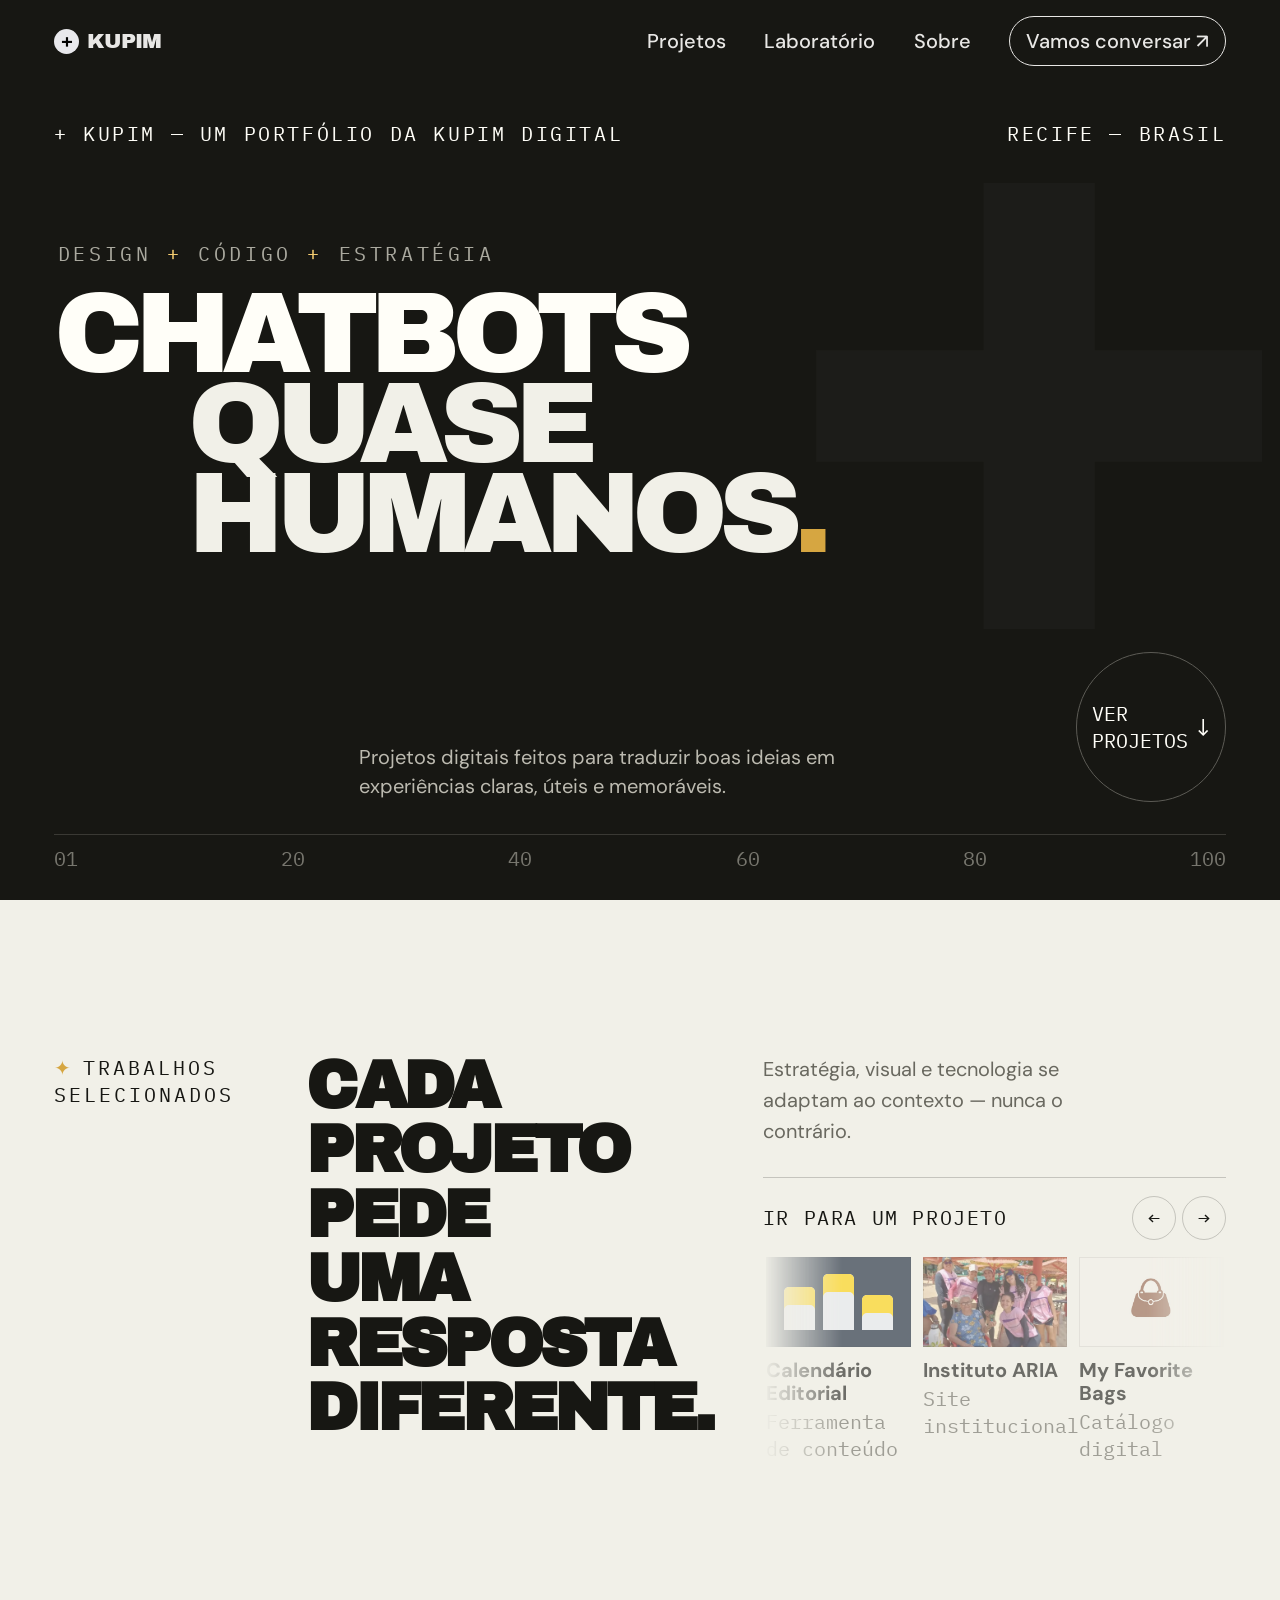
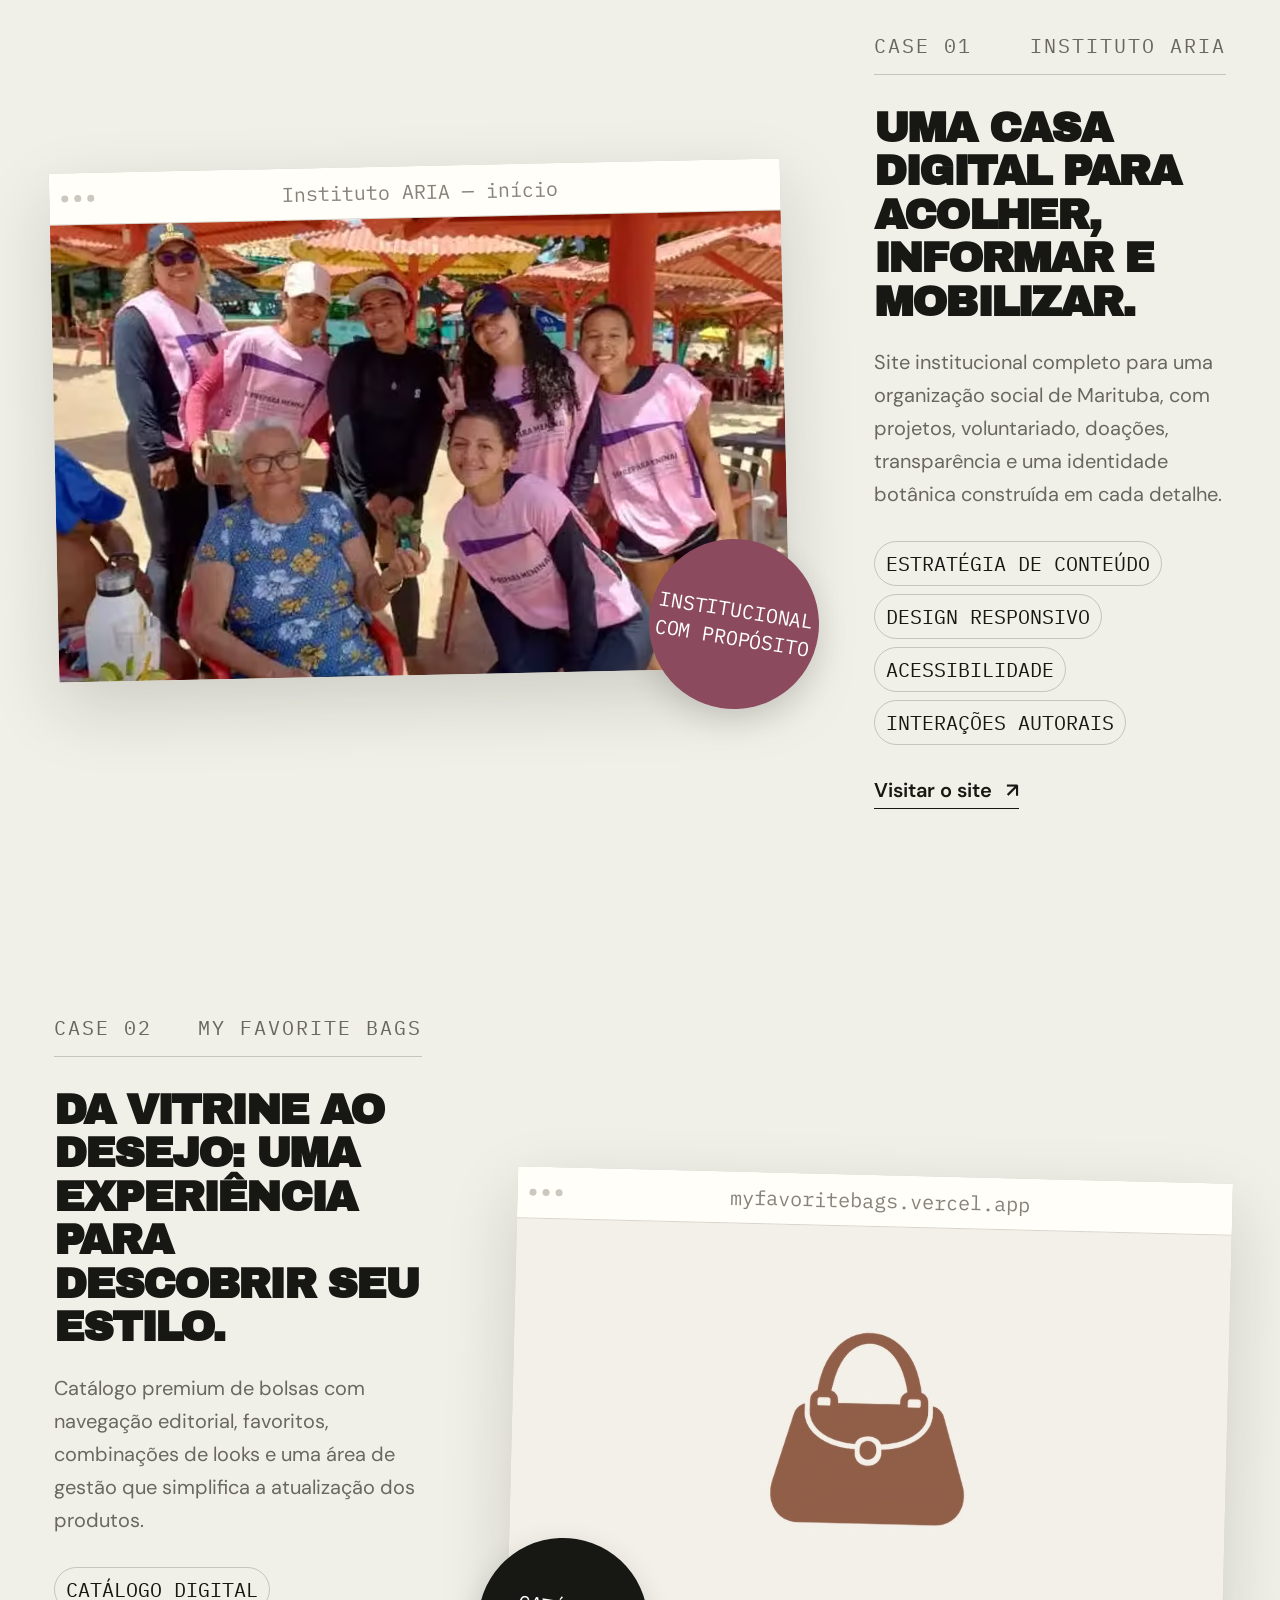
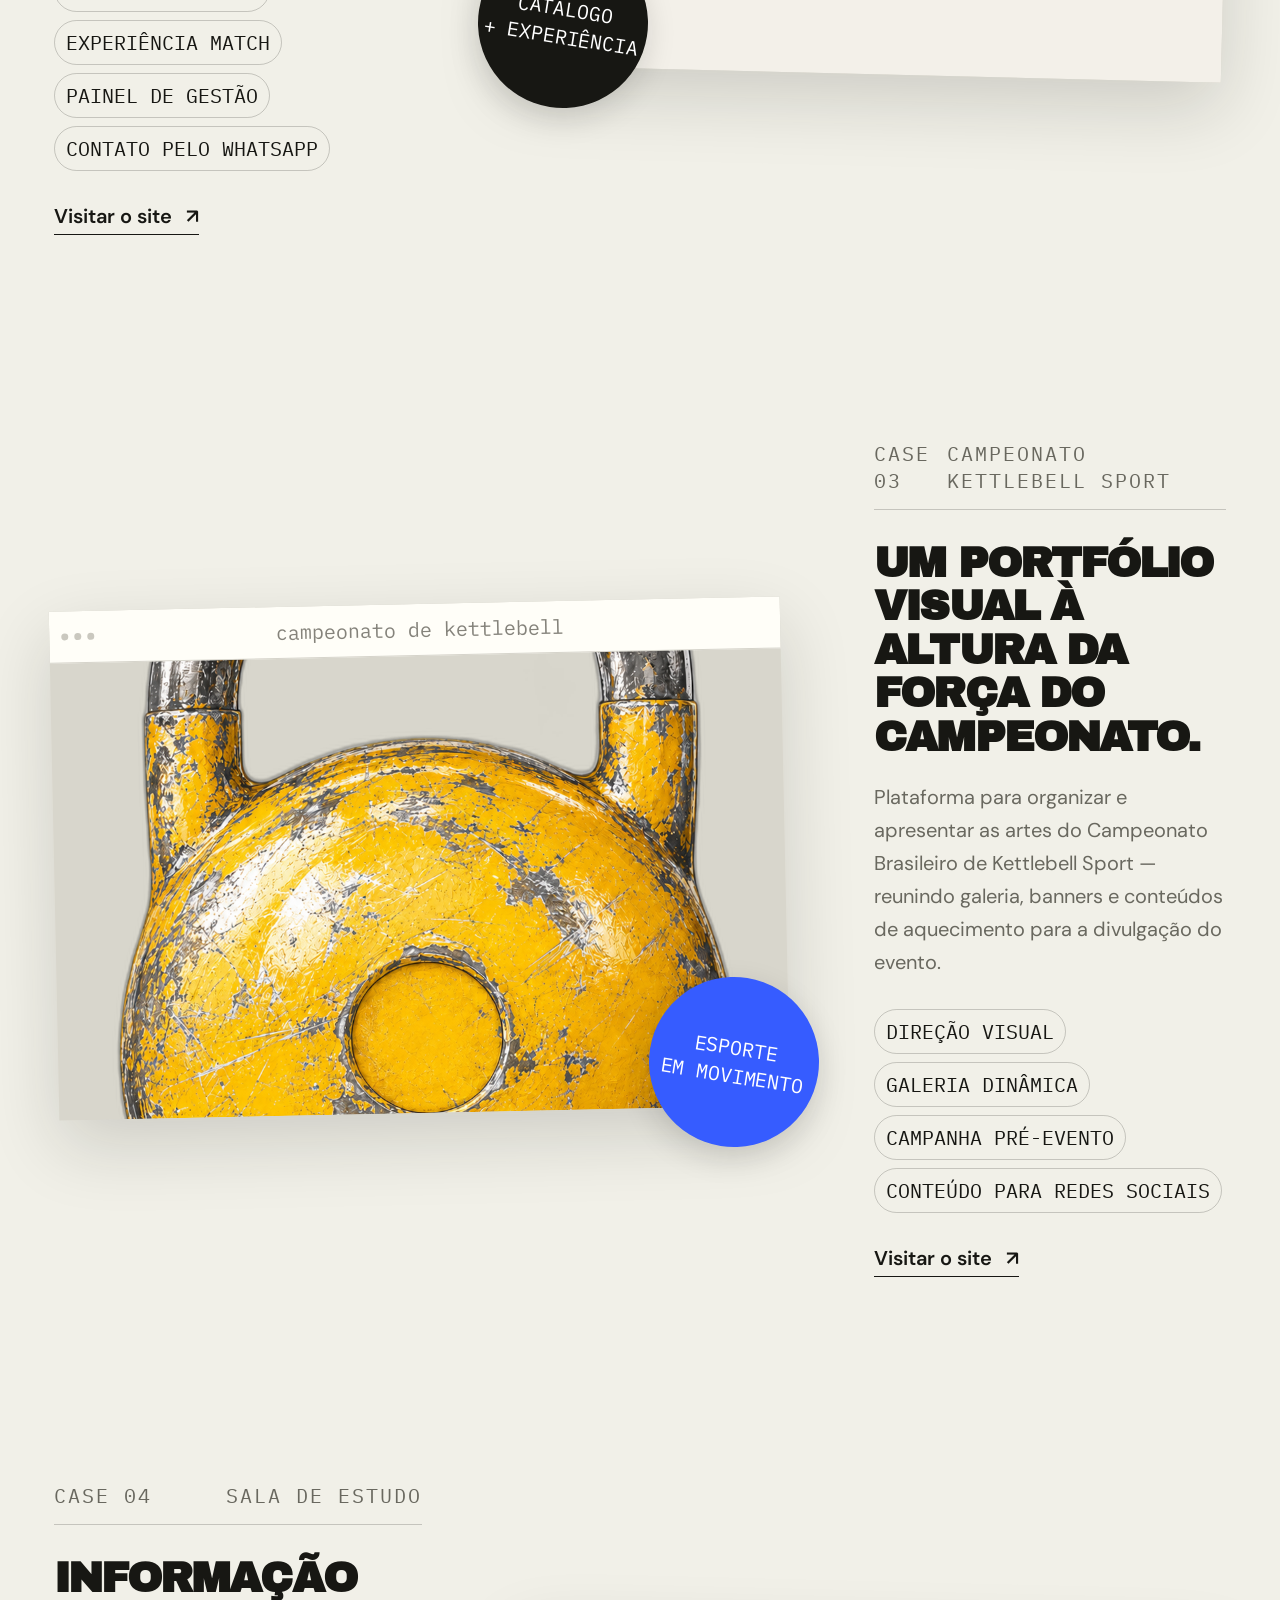
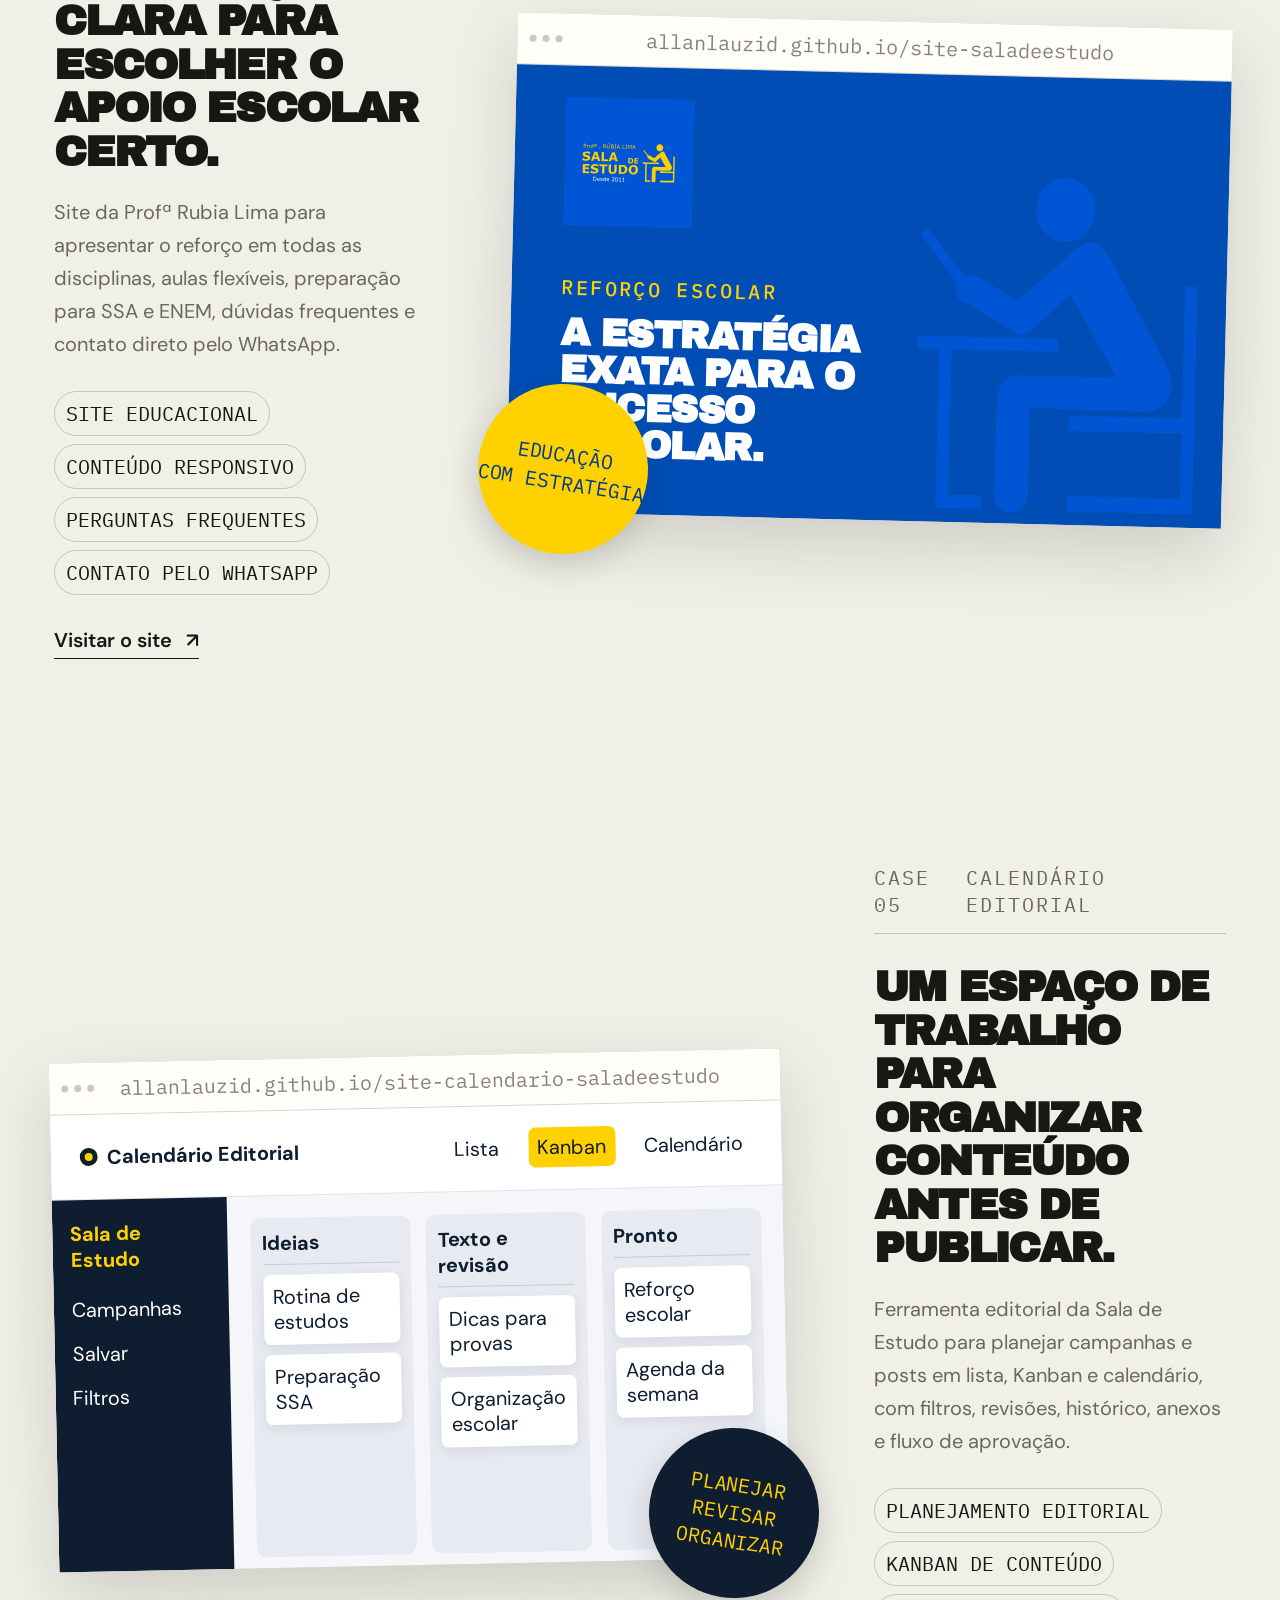
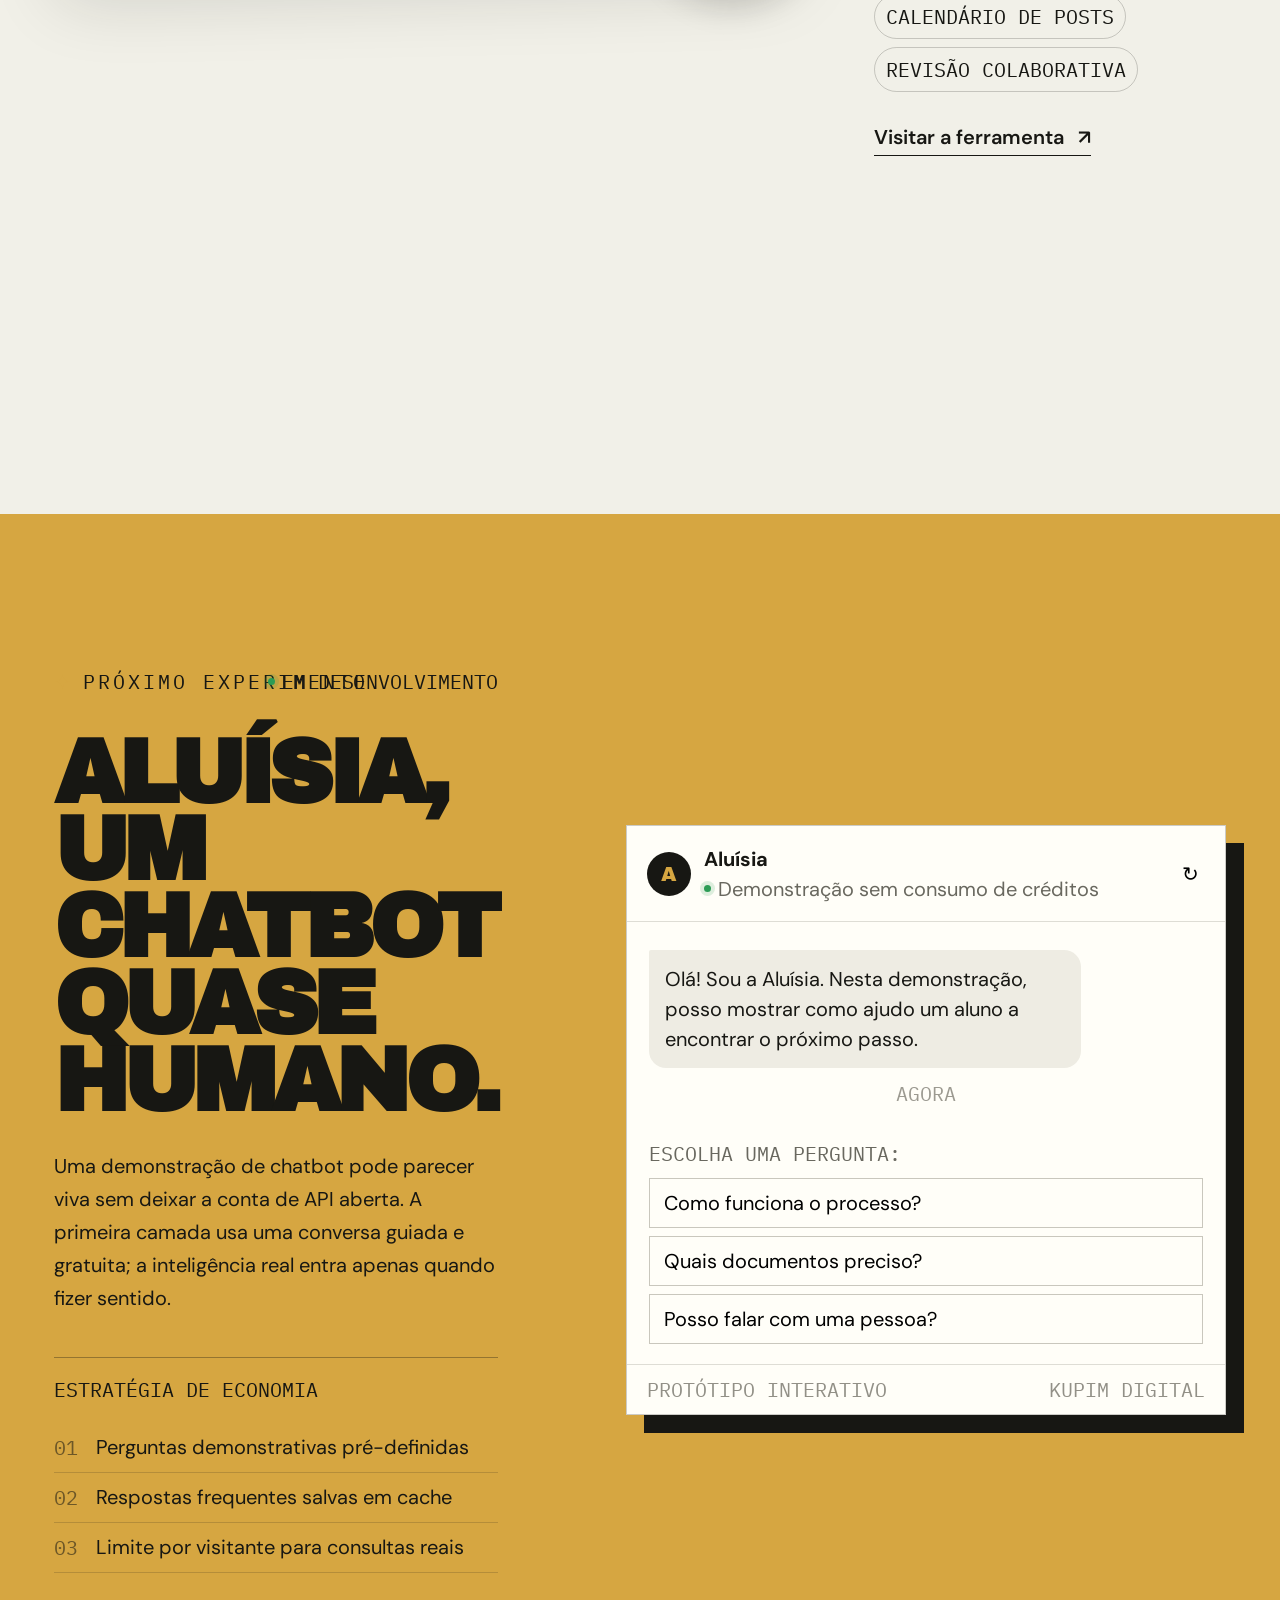
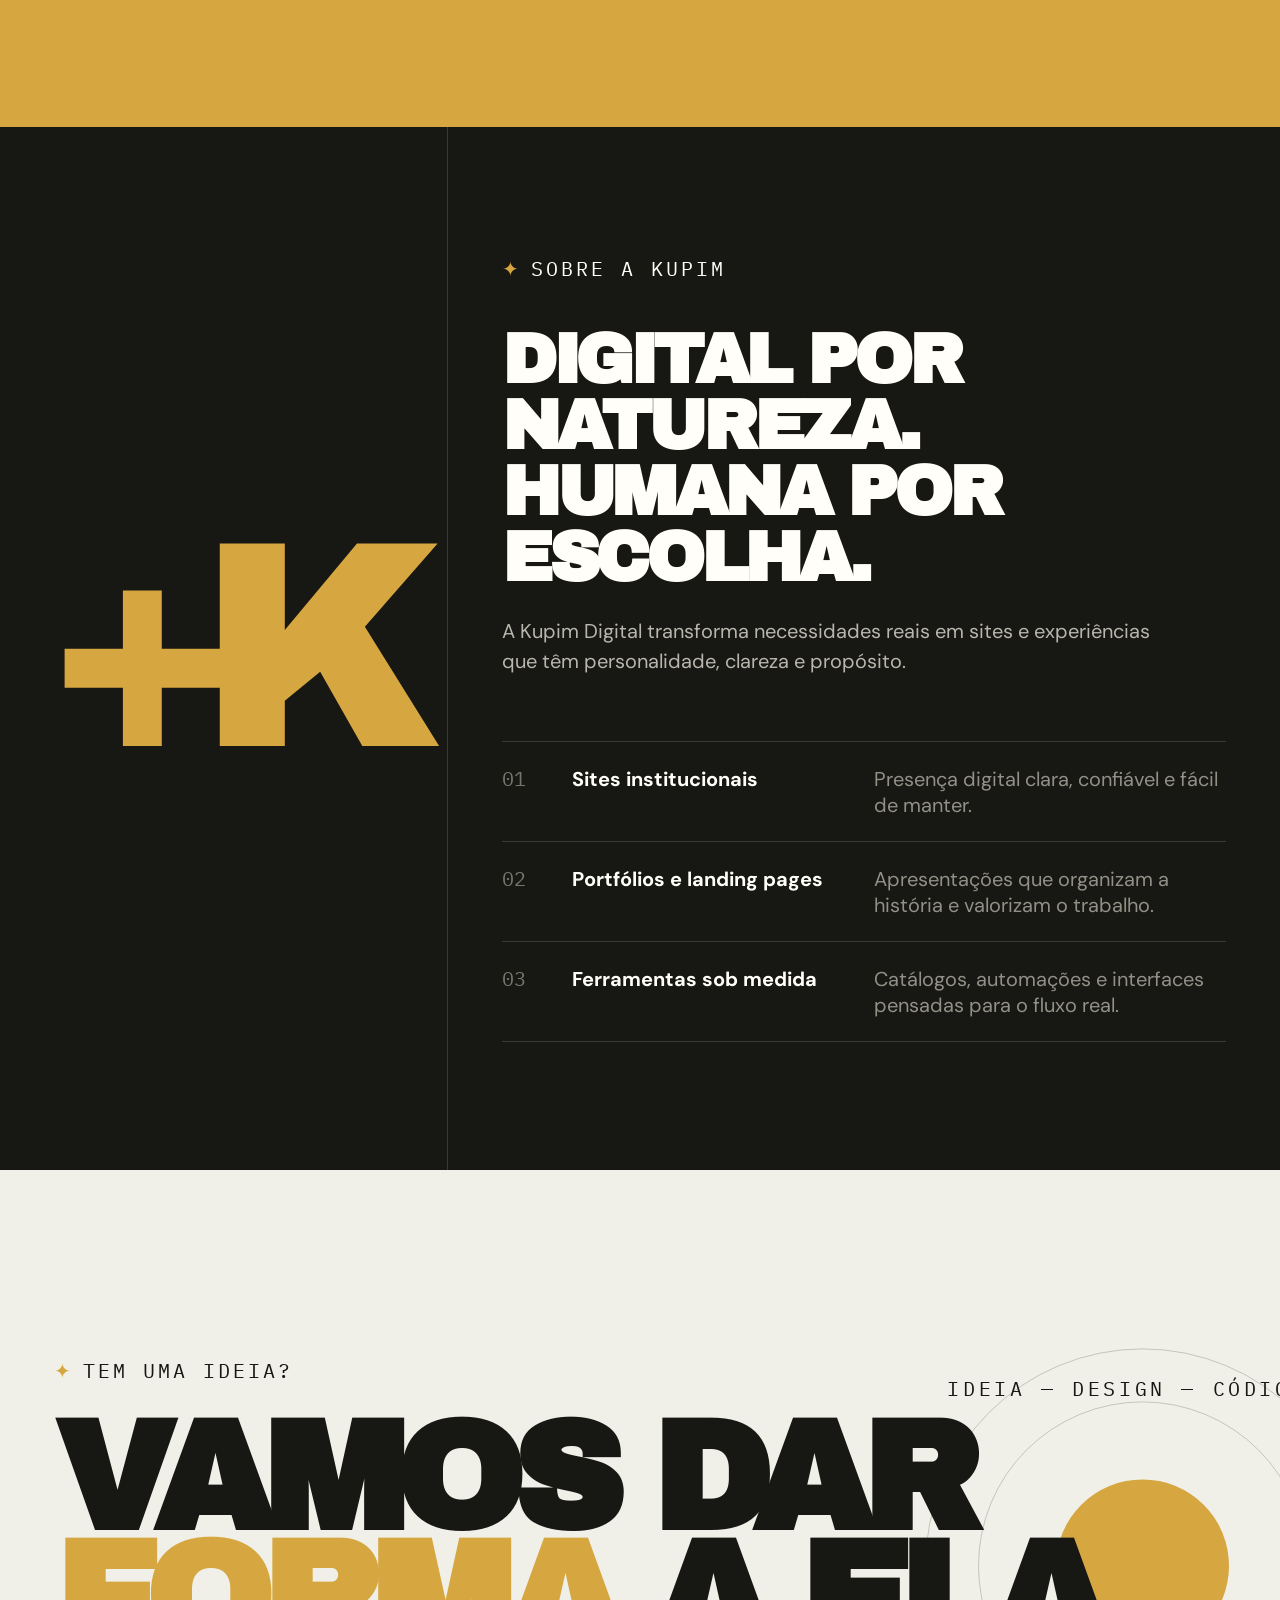
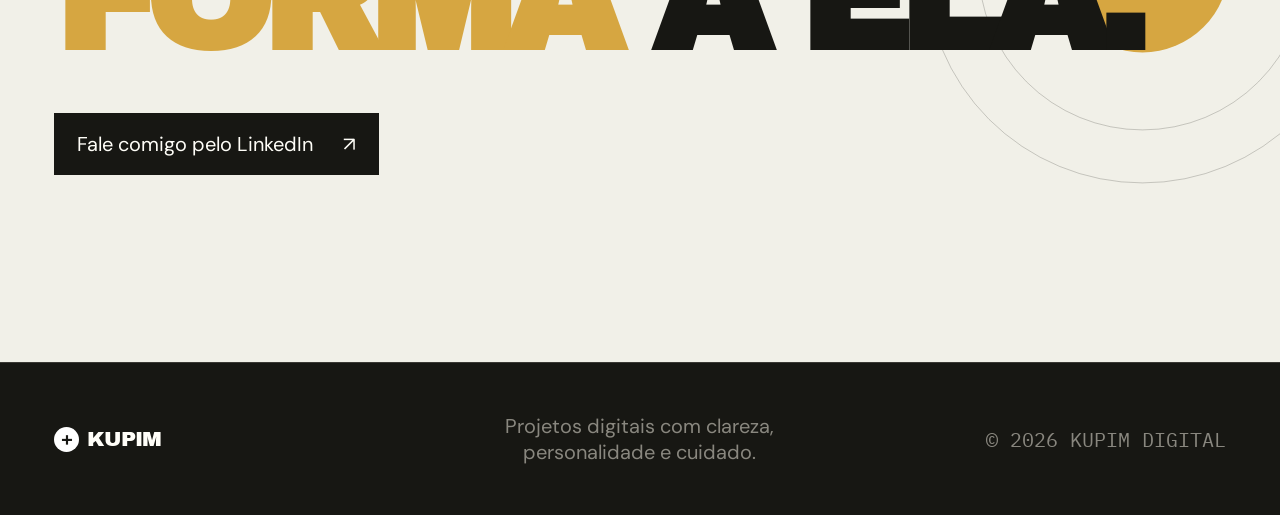
==== portfolio.html @ 5d425ba8 "1sr commit" ====
<!doctype html>
<html lang="pt-BR">
<head>
  <meta charset="utf-8">
  <meta name="viewport" content="width=device-width, initial-scale=1">
  <meta name="description" content="Kupim Digital — sites autorais, experiências digitais e soluções sob medida.">
  <meta name="theme-color" content="#171713">
  <title>+ Kupim — um portfólio da Kupim Digital</title>
  <link rel="preconnect" href="https://fonts.googleapis.com">
  <link rel="preconnect" href="https://fonts.gstatic.com" crossorigin>
  <link href="https://fonts.googleapis.com/css2?family=Archivo+Black&family=DM+Sans:opsz,wght@9..40,400;9..40,500;9..40,600&family=IBM+Plex+Mono:wght@400;500&display=swap" rel="stylesheet">
  <link rel="stylesheet" href="styles.css">
  <script src="script.js" defer></script>
</head>
<body>
  <a class="skip-link" href="#conteudo">Pular para o conteúdo</a>

  <header class="site-header" data-header>
    <a class="brand" href="#inicio" aria-label="Kupim Digital — início">
      <span class="brand-plus">+</span>
      <span>KUPIM</span>
    </a>
    <button class="menu-toggle" type="button" aria-label="Abrir menu" aria-expanded="false" data-menu-toggle>
      <span></span><span></span>
    </button>
    <nav class="nav" aria-label="Navegação principal" data-nav>
      <a href="#projetos">Projetos</a>
      <a href="#laboratorio">Laboratório</a>
      <a href="#sobre">Sobre</a>
      <a class="nav-cta" href="#contato">Vamos conversar <span aria-hidden="true">↗</span></a>
    </nav>
  </header>

  <main id="conteudo">
    <section class="hero" id="inicio" aria-labelledby="hero-title">
      <div class="hero-meta reveal">
        <span>+ Kupim — um portfólio da Kupim Digital</span>
        <span>Recife — Brasil</span>
      </div>

      <div class="hero-title-wrap">
        <p class="hero-kicker reveal">Design <i>+</i> código <i>+</i> estratégia</p>
        <h1 id="hero-title" class="hero-title" data-hero-title aria-label="Sites com presença.">
          <span class="hero-rotator reveal" data-hero-rotator>
            <span class="line" data-hero-line-one>Sites com</span>
            <span class="line line-shift"><span data-hero-line-two>presença</span><span class="gold-dot">.</span></span>
          </span>
        </h1>
      </div>

      <div class="hero-bottom reveal">
        <p>Projetos digitais feitos para traduzir boas ideias em experiências claras, úteis e memoráveis.</p>
        <a class="round-link" href="#projetos" aria-label="Conheça os projetos">
          <span>Ver<br>projetos</span>
          <span class="round-arrow" aria-hidden="true">↓</span>
        </a>
      </div>

      <div class="hero-ruler" aria-hidden="true">
        <span>01</span><span>20</span><span>40</span><span>60</span><span>80</span><span>100</span>
      </div>
    </section>

    <section class="projects" id="projetos" aria-labelledby="projects-title">
      <div class="section-heading reveal">
        <p class="eyebrow">Trabalhos selecionados</p>
        <h2 id="projects-title">Cada projeto pede<br>uma resposta diferente.</h2>
        <div class="projects-intro-side">
          <p>Estratégia, visual e tecnologia se adaptam ao contexto — nunca o contrário.</p>
          <nav class="project-jump" aria-label="Escolha um projeto">
            <div class="project-jump-head">
              <span>Ir para um projeto</span>
              <div>
                <button type="button" data-project-scroll="-1" aria-label="Ver projetos anteriores">←</button>
                <button type="button" data-project-scroll="1" aria-label="Ver próximos projetos">→</button>
              </div>
            </div>
            <div class="project-jump-track" data-project-track tabindex="0">
              <a class="project-jump-card" href="#projeto-aria" data-project-link="projeto-aria" aria-current="true">
                <span class="project-thumb"><img src="assets/aria-hero.avif" alt=""></span>
                <span class="project-thumb-meta"><b>Instituto ARIA</b><small>Site institucional</small></span>
              </a>
              <a class="project-jump-card" href="#projeto-favorite-bags" data-project-link="projeto-favorite-bags">
                <span class="project-thumb project-thumb-bags"><img src="assets/favorite-bags.jpg" alt=""></span>
                <span class="project-thumb-meta"><b>My Favorite Bags</b><small>Catálogo digital</small></span>
              </a>
              <a class="project-jump-card" href="#projeto-kettlebell" data-project-link="projeto-kettlebell">
                <span class="project-thumb project-thumb-kb"><img src="assets/kettlebell.webp" alt=""></span>
                <span class="project-thumb-meta"><b>Kettlebell Sport</b><small>Campanha do evento</small></span>
              </a>
              <a class="project-jump-card" href="#projeto-sala-estudo" data-project-link="projeto-sala-estudo">
                <span class="project-thumb project-thumb-study"><img src="assets/study-mascot.svg" alt=""></span>
                <span class="project-thumb-meta"><b>Sala de Estudo</b><small>Site educacional</small></span>
              </a>
              <a class="project-jump-card" href="#projeto-calendario" data-project-link="projeto-calendario">
                <span class="project-thumb project-thumb-calendar"><i></i><i></i><i></i></span>
                <span class="project-thumb-meta"><b>Calendário Editorial</b><small>Ferramenta de conteúdo</small></span>
              </a>
            </div>
          </nav>
        </div>
      </div>

      <article class="case case-aria reveal" id="projeto-aria">
        <div class="case-visual">
          <div class="browser-frame">
            <div class="browser-top"><span></span><span></span><span></span><em>Instituto ARIA — início</em></div>
            <img src="assets/aria-hero.avif" alt="Prévia do site do Instituto ARIA, com pessoas reunidas à beira-mar">
          </div>
          <span class="case-stamp">Institucional<br>com propósito</span>
        </div>
        <div class="case-copy">
          <div class="case-index"><span>Case 01</span><span>Instituto ARIA</span></div>
          <h3>Uma casa digital para acolher, informar e mobilizar.</h3>
          <p>Site institucional completo para uma organização social de Marituba, com projetos, voluntariado, doações, transparência e uma identidade botânica construída em cada detalhe.</p>
          <ul class="tags" aria-label="Características do projeto">
            <li>Estratégia de conteúdo</li><li>Design responsivo</li><li>Acessibilidade</li><li>Interações autorais</li>
          </ul>
          <a class="text-link" href="https://institutoaria.ong.br/" target="_blank" rel="noopener">Visitar o site <span aria-hidden="true">↗</span></a>
        </div>
      </article>

      <article class="case case-bags reveal" id="projeto-favorite-bags">
        <div class="case-copy">
          <div class="case-index"><span>Case 02</span><span>My Favorite Bags</span></div>
          <h3>Da vitrine ao desejo: uma experiência para descobrir seu estilo.</h3>
          <p>Catálogo premium de bolsas com navegação editorial, favoritos, combinações de looks e uma área de gestão que simplifica a atualização dos produtos.</p>
          <ul class="tags" aria-label="Características do projeto">
            <li>Catálogo digital</li><li>Experiência Match</li><li>Painel de gestão</li><li>Contato pelo WhatsApp</li>
          </ul>
          <a class="text-link" href="https://myfavoritebags.vercel.app/" target="_blank" rel="noopener">Visitar o site <span aria-hidden="true">↗</span></a>
        </div>
        <div class="case-visual">
          <div class="browser-frame browser-tall">
            <div class="browser-top"><span></span><span></span><span></span><em>myfavoritebags.vercel.app</em></div>
            <img src="assets/favorite-bags.jpg" alt="Prévia do site My Favorite Bags com bolsa em destaque">
          </div>
          <span class="case-stamp case-stamp-dark">Catálogo<br>+ experiência</span>
        </div>
      </article>

      <article class="case case-kb reveal" id="projeto-kettlebell">
        <div class="case-visual">
          <div class="browser-frame browser-wide">
            <div class="browser-top"><span></span><span></span><span></span><em>campeonato de kettlebell</em></div>
            <img src="assets/kettlebell.webp" alt="Composição visual do Campeonato Brasileiro de Kettlebell Sport">
          </div>
          <span class="case-stamp case-stamp-blue">Esporte<br>em movimento</span>
        </div>
        <div class="case-copy">
          <div class="case-index"><span>Case 03</span><span>Campeonato Kettlebell Sport</span></div>
          <h3>Um portfólio visual à altura da força do campeonato.</h3>
          <p>Plataforma para organizar e apresentar as artes do Campeonato Brasileiro de Kettlebell Sport — reunindo galeria, banners e conteúdos de aquecimento para a divulgação do evento.</p>
          <ul class="tags" aria-label="Características do projeto">
            <li>Direção visual</li><li>Galeria dinâmica</li><li>Campanha pré-evento</li><li>Conteúdo para redes sociais</li>
          </ul>
          <a class="text-link" href="https://proposta-7o-campeonato.vercel.app/" target="_blank" rel="noopener">Visitar o site <span aria-hidden="true">↗</span></a>
        </div>
      </article>

      <article class="case case-bags case-study reveal" id="projeto-sala-estudo">
        <div class="case-copy">
          <div class="case-index"><span>Case 04</span><span>Sala de Estudo</span></div>
          <h3>Informação clara para escolher o apoio escolar certo.</h3>
          <p>Site da Profª Rubia Lima para apresentar o reforço em todas as disciplinas, aulas flexíveis, preparação para SSA e ENEM, dúvidas frequentes e contato direto pelo WhatsApp.</p>
          <ul class="tags" aria-label="Características do projeto">
            <li>Site educacional</li><li>Conteúdo responsivo</li><li>Perguntas frequentes</li><li>Contato pelo WhatsApp</li>
          </ul>
          <a class="text-link" href="https://allanlauzid.github.io/site-saladeestudo/" target="_blank" rel="noopener">Visitar o site <span aria-hidden="true">↗</span></a>
        </div>
        <div class="case-visual">
          <div class="browser-frame browser-tall">
            <div class="browser-top"><span></span><span></span><span></span><em>allanlauzid.github.io/site-saladeestudo</em></div>
            <div class="study-preview">
              <img class="study-logo" src="assets/study-logo.svg" alt="">
              <div class="study-preview-copy">
                <small>Reforço escolar</small>
                <strong>A estratégia exata para o sucesso escolar.</strong>
              </div>
              <img class="study-mascot" src="assets/study-mascot.svg" alt="Aluno estudando, mascote da Sala de Estudo">
            </div>
          </div>
          <span class="case-stamp case-stamp-dark case-stamp-study">Educação<br>com estratégia</span>
        </div>
      </article>

      <article class="case case-calendar reveal" id="projeto-calendario">
        <div class="case-visual">
          <div class="browser-frame">
            <div class="browser-top"><span></span><span></span><span></span><em>allanlauzid.github.io/site-calendario-saladeestudo</em></div>
            <div class="calendar-preview" aria-hidden="true">
              <div class="calendar-preview-head">
                <div><i></i><strong>Calendário Editorial</strong></div>
                <span>Lista</span><span class="active">Kanban</span><span>Calendário</span>
              </div>
              <div class="calendar-preview-body">
                <aside>
                  <b>Sala de Estudo</b>
                  <span>Campanhas</span>
                  <span>Salvar</span>
                  <span>Filtros</span>
                </aside>
                <div class="calendar-board">
                  <div class="calendar-column"><strong>Ideias</strong><span>Rotina de estudos</span><span>Preparação SSA</span></div>
                  <div class="calendar-column"><strong>Texto e revisão</strong><span>Dicas para provas</span><span>Organização escolar</span></div>
                  <div class="calendar-column"><strong>Pronto</strong><span>Reforço escolar</span><span>Agenda da semana</span></div>
                </div>
              </div>
            </div>
          </div>
          <span class="case-stamp case-stamp-calendar">Planejar<br>revisar<br>organizar</span>
        </div>
        <div class="case-copy">
          <div class="case-index"><span>Case 05</span><span>Calendário Editorial</span></div>
          <h3>Um espaço de trabalho para organizar conteúdo antes de publicar.</h3>
          <p>Ferramenta editorial da Sala de Estudo para planejar campanhas e posts em lista, Kanban e calendário, com filtros, revisões, histórico, anexos e fluxo de aprovação.</p>
          <ul class="tags" aria-label="Características do projeto">
            <li>Planejamento editorial</li><li>Kanban de conteúdo</li><li>Calendário de posts</li><li>Revisão colaborativa</li>
          </ul>
          <a class="text-link" href="https://allanlauzid.github.io/site-calendario-saladeestudo/" target="_blank" rel="noopener">Visitar a ferramenta <span aria-hidden="true">↗</span></a>
        </div>
      </article>
    </section>

    <section class="lab" id="laboratorio" aria-labelledby="lab-title">
      <div class="lab-intro reveal">
        <p class="eyebrow">Próximo experimento</p>
        <span class="status"><i></i> Em desenvolvimento</span>
        <h2 id="lab-title">Aluísia,<br>um chatbot<br>quase humano.</h2>
        <p>Uma demonstração de chatbot pode parecer viva sem deixar a conta de API aberta. A primeira camada usa uma conversa guiada e gratuita; a inteligência real entra apenas quando fizer sentido.</p>
        <div class="lab-budget">
          <span>Estratégia de economia</span>
          <ol>
            <li><b>01</b> Perguntas demonstrativas pré-definidas</li>
            <li><b>02</b> Respostas frequentes salvas em cache</li>
            <li><b>03</b> Limite por visitante para consultas reais</li>
          </ol>
        </div>
      </div>

      <div class="chat-demo reveal" aria-label="Demonstração do chatbot Aluísia">
        <div class="chat-head">
          <div class="chat-avatar">A</div>
          <div><strong>Aluísia</strong><span><i></i> Demonstração sem consumo de créditos</span></div>
          <button type="button" aria-label="Reiniciar conversa" data-reset-chat>↻</button>
        </div>
        <div class="chat-body" aria-live="polite" data-chat-body>
          <div class="bubble bot">Olá! Sou a Aluísia. Nesta demonstração, posso mostrar como ajudo um aluno a encontrar o próximo passo.</div>
          <div class="chat-time">Agora</div>
        </div>
        <div class="chat-options" data-chat-options>
          <p>Escolha uma pergunta:</p>
          <button type="button" data-question="processo">Como funciona o processo?</button>
          <button type="button" data-question="documentos">Quais documentos preciso?</button>
          <button type="button" data-question="humano">Posso falar com uma pessoa?</button>
        </div>
        <div class="chat-footer"><span>Protótipo interativo</span><span>Kupim Digital</span></div>
      </div>
    </section>

    <section class="about" id="sobre" aria-labelledby="about-title">
      <div class="about-mark reveal" aria-hidden="true">+K</div>
      <div class="about-content reveal">
        <p class="eyebrow">Sobre a Kupim</p>
        <h2 id="about-title">Digital por natureza.<br>Humana por escolha.</h2>
        <p class="about-lead">A Kupim Digital transforma necessidades reais em sites e experiências que têm personalidade, clareza e propósito.</p>
        <div class="services">
          <div><span>01</span><strong>Sites institucionais</strong><p>Presença digital clara, confiável e fácil de manter.</p></div>
          <div><span>02</span><strong>Portfólios e landing pages</strong><p>Apresentações que organizam a história e valorizam o trabalho.</p></div>
          <div><span>03</span><strong>Ferramentas sob medida</strong><p>Catálogos, automações e interfaces pensadas para o fluxo real.</p></div>
        </div>
      </div>
    </section>

    <section class="contact" id="contato" aria-labelledby="contact-title">
      <p class="eyebrow reveal">Tem uma ideia?</p>
      <h2 id="contact-title" class="reveal">Vamos dar<br><em>forma</em> a ela.</h2>
      <a class="contact-link reveal" href="https://www.linkedin.com/in/allanlauzid/" target="_blank" rel="noopener">
        Fale comigo pelo LinkedIn <span aria-hidden="true">↗</span>
      </a>
      <div class="contact-orbit" aria-hidden="true"><span>IDEIA — DESIGN — CÓDIGO — </span></div>
    </section>
  </main>

  <footer class="footer">
    <a class="brand footer-brand" href="#inicio"><span class="brand-plus">+</span><span>KUPIM</span></a>
    <p>Projetos digitais com clareza, personalidade e cuidado.</p>
    <span>© <span data-year></span> Kupim Digital</span>
  </footer>
</body>
</html>
---- styles.css ----
:root {
  --ink: #171713;
  --paper: #f1f0e8;
  --paper-2: #e7e4d8;
  --gold: #d6a641;
  --gold-soft: #f4cc71;
  --blue: #365cff;
  --white: #fffef8;
  --muted: #69685f;
  --line: rgba(23, 23, 19, .2);
  --display: "Archivo Black", Impact, sans-serif;
  --body: "DM Sans", Arial, sans-serif;
  --mono: "IBM Plex Mono", monospace;
  --pad: clamp(22px, 4.2vw, 72px);
}

* { box-sizing: border-box; }
html { scroll-behavior: smooth; -webkit-font-smoothing: antialiased; -moz-osx-font-smoothing: grayscale; }
body { margin: 0; background: var(--paper); color: var(--ink); font-family: var(--body); overflow-x: hidden; }
body.menu-open { overflow: hidden; }
a { color: inherit; text-decoration: none; }
img { display: block; max-width: 100%; }
button { font: inherit; }
::selection { background: var(--gold); color: var(--ink); }

.skip-link { position: fixed; top: 8px; left: 8px; z-index: 1000; padding: 12px 18px; background: var(--white); transform: translateY(-150%); }
.skip-link:focus { transform: none; }
:focus-visible { outline: 3px solid var(--blue); outline-offset: 4px; }

.site-header { position: fixed; z-index: 100; top: 0; left: 0; right: 0; height: 82px; display: flex; align-items: center; justify-content: space-between; padding: 0 var(--pad); color: var(--white); mix-blend-mode: difference; transition: height .25s ease; }
.site-header.scrolled { height: 64px; }
.brand { display: inline-flex; align-items: center; gap: 8px; font-family: var(--display); font-size: 21px; letter-spacing: -.04em; }
.brand-plus { display: grid; place-items: center; width: 25px; height: 25px; background: #fff; color: #171713; border-radius: 50%; font-family: var(--body); font-weight: 600; line-height: 1; }
.nav { display: flex; align-items: center; gap: clamp(22px, 3vw, 50px); font-size: 14px; font-weight: 500; }
.nav a { position: relative; }
.nav > a:not(.nav-cta)::after { content: ""; position: absolute; left: 0; bottom: -5px; width: 100%; height: 1px; background: currentColor; transform: scaleX(0); transform-origin: right; transition: transform .25s ease; }
.nav > a:hover::after { transform: scaleX(1); transform-origin: left; }
.nav-cta { padding: 11px 16px; border: 1px solid currentColor; border-radius: 100px; }
.menu-toggle { display: none; }

.hero { min-height: 100svh; padding: 120px var(--pad) 28px; background: var(--ink); color: var(--white); display: grid; grid-template-rows: auto 1fr auto auto; position: relative; overflow: hidden; }
.hero::before { content: "+"; position: absolute; right: -3vw; top: 2vh; color: rgba(255,255,255,.025); font-family: var(--display); font-size: min(66vw, 850px); line-height: .78; pointer-events: none; }
.hero-meta { display: flex; justify-content: space-between; font: 11px var(--mono); text-transform: uppercase; letter-spacing: .13em; }
.hero-title-wrap { display: flex; flex-direction: column; justify-content: center; padding: 4vh 0; }
.hero-kicker { margin: 0 0 22px 4px; font: 12px var(--mono); text-transform: uppercase; letter-spacing: .18em; color: #aaa99f; }
.hero-kicker i { color: var(--gold-soft); font-style: normal; }
.hero-title { margin: 0; font-family: var(--display); font-size: clamp(62px, 11.6vw, 182px); font-weight: 400; letter-spacing: -.075em; line-height: .78; text-transform: uppercase; }
.hero-rotator { display: block; }
.hero-title .line { display: block; }
.hero-title .line-shift { margin-left: 10.5vw; color: var(--paper); }
.hero-title.is-chatbot { font-size: clamp(58px, 9vw, 142px); }
.gold-dot { color: var(--gold); }
.hero-bottom { display: flex; align-items: flex-end; justify-content: space-between; padding: 0 0 32px 26%; }
.hero-bottom > p { max-width: 480px; margin: 0; color: #bcbab0; font-size: clamp(16px, 1.4vw, 21px); line-height: 1.48; }
.round-link { width: 112px; height: 112px; flex: 0 0 auto; border: 1px solid #5c5b55; border-radius: 50%; display: flex; align-items: center; justify-content: center; gap: 8px; font: 10px var(--mono); text-transform: uppercase; transition: .3s ease; }
.round-link:hover { background: var(--gold); color: var(--ink); border-color: var(--gold); transform: rotate(-6deg); }
.round-arrow { font-size: 24px; }
.hero-ruler { border-top: 1px solid #3a3934; padding-top: 10px; display: flex; justify-content: space-between; color: #77766e; font: 9px var(--mono); }

.projects { padding: clamp(90px, 12vw, 180px) var(--pad); }
.section-heading { display: grid; grid-template-columns: .72fr 1.38fr 1.5fr; gap: 30px; align-items: start; margin-bottom: clamp(90px, 12vw, 160px); }
.eyebrow { margin: 0; font: 11px var(--mono); text-transform: uppercase; letter-spacing: .15em; }
.eyebrow::before { content: "✦"; color: var(--gold); margin-right: 9px; }
.section-heading h2 { margin: 0; font-family: var(--display); font-size: clamp(42px, 5.2vw, 78px); letter-spacing: -.055em; line-height: .97; text-transform: uppercase; }
.projects-intro-side { min-width: 0; display: flex; flex-direction: column; gap: 30px; }
.projects-intro-side > p { margin: 0; color: var(--muted); line-height: 1.55; max-width: 340px; }
.project-jump { min-width: 0; padding-top: 18px; border-top: 1px solid var(--line); }
.project-jump-head { display: flex; align-items: center; justify-content: space-between; gap: 12px; margin-bottom: 14px; font: 10px var(--mono); text-transform: uppercase; letter-spacing: .08em; }
.project-jump-head > div { display: flex; gap: 6px; }
.project-jump-head button { width: 44px; height: 44px; padding: 0; display: grid; place-items: center; border: 1px solid var(--line); border-radius: 50%; background: transparent; color: var(--ink); cursor: pointer; transition: background-color .18s ease, color .18s ease, transform .18s ease; }
.project-jump-head button:hover { background: var(--ink); color: var(--white); }
.project-jump-head button:active { transform: scale(.96); }
.project-jump-track { min-width: 0; display: flex; gap: 12px; overflow-x: auto; padding: 3px 3px 16px; scroll-padding-inline: 3px; scroll-behavior: smooth; scroll-snap-type: x mandatory; overscroll-behavior-inline: contain; scrollbar-width: none; -webkit-mask-image: linear-gradient(to right, transparent 0, #000 17%, #000 83%, transparent 100%); mask-image: linear-gradient(to right, transparent 0, #000 17%, #000 83%, transparent 100%); }
.project-jump-track::-webkit-scrollbar { display: none; }
.project-jump-card { min-width: 0; flex: 0 0 calc((100% - 24px) / 3); scroll-snap-align: start; display: flex; flex-direction: column; gap: 12px; opacity: .6; transition: opacity .2s ease, transform .2s ease; }
.project-jump-card:hover, .project-jump-card[aria-current="true"] { opacity: 1; transform: translateY(-2px); }
.project-jump-card[aria-current="true"] .project-thumb { outline-color: var(--gold); outline-width: 3px; }
.project-thumb { display: block; width: 100%; aspect-ratio: 16/10; overflow: hidden; background: #dedbd0; outline: 1px solid rgba(0,0,0,.1); outline-offset: -1px; }
.project-thumb img { width: 100%; height: 100%; object-fit: cover; }
.project-thumb-bags img { object-position: center; }
.project-thumb-kb img { object-position: center 43%; }
.project-thumb-study { background: #004eb5; }
.project-thumb-study img { object-fit: contain; object-position: 88% 60%; transform: scale(.83); filter: brightness(0) invert(1); }
.project-thumb-calendar { padding: 12%; display: grid; grid-template-columns: repeat(3,1fr); align-items: end; gap: 7%; background: #0f1d31; }
.project-thumb-calendar i { display: block; height: 76%; border-radius: 5px 5px 0 0; background: #e7eaf0; box-shadow: inset 0 18px 0 #ffd100; }
.project-thumb-calendar i:nth-child(2) { height: 100%; }.project-thumb-calendar i:nth-child(3) { height: 63%; }
.project-thumb-meta { display: flex; flex-direction: column; gap: 3px; }
.project-thumb-meta b { line-height: 1.15; }
.project-thumb-meta small { color: var(--muted); font: 10px var(--mono); }

.case { display: grid; grid-template-columns: minmax(0, 1.35fr) minmax(300px, .65fr); gap: clamp(36px, 7vw, 110px); align-items: center; margin-bottom: clamp(120px, 16vw, 240px); scroll-margin-top: 100px; }
.case-bags { grid-template-columns: minmax(300px, .68fr) minmax(0, 1.32fr); }
.case-visual { position: relative; min-width: 0; }
.browser-frame { position: relative; overflow: hidden; background: #d8d6cc; box-shadow: 0 26px 70px rgba(23,23,19,.16); transform: rotate(-1.2deg); }
.case-bags .browser-frame { transform: rotate(1.4deg); }
.browser-top { height: 33px; padding: 0 12px; display: flex; align-items: center; gap: 6px; background: var(--white); border-bottom: 1px solid #d6d4cb; }
.browser-top span { width: 7px; height: 7px; border-radius: 50%; background: #cac8bf; }
.browser-top em { margin: auto; padding-right: 28px; font: normal 8px var(--mono); color: #85837b; }
.browser-frame img { width: 100%; aspect-ratio: 16/10; object-fit: cover; object-position: center; transition: transform .7s cubic-bezier(.2,.8,.2,1); }
.case-aria .browser-frame img { object-position: 50% 48%; }
.case-bags .browser-frame img { object-position: center; }
.case-kb .browser-frame img { object-position: center 46%; }
.study-preview { position: relative; width: 100%; aspect-ratio: 16/10; overflow: hidden; background: #004eb5; color: white; }
.browser-frame .study-preview img { aspect-ratio: auto; object-fit: contain; }
.study-logo { position: absolute; z-index: 2; top: 7%; left: 7%; width: 18% !important; height: auto; }
.study-preview-copy { position: absolute; z-index: 2; left: 7%; bottom: 11%; width: 51%; display: flex; flex-direction: column; gap: 14px; }
.study-preview-copy small { color: #ffd100; font: 500 13px var(--mono); text-transform: uppercase; letter-spacing: .12em; }
.study-preview-copy strong { font-family: var(--display); font-size: clamp(24px, 3vw, 48px); line-height: .97; letter-spacing: -.04em; text-transform: uppercase; }
.study-mascot { position: absolute; right: 4%; bottom: -4%; width: 39% !important; height: 88%; }
.case:hover .browser-frame img { transform: scale(1.035); }
.case-stamp { position: absolute; right: -34px; bottom: -34px; width: 115px; height: 115px; border-radius: 50%; background: #8b4a5e; color: white; display: grid; place-items: center; text-align: center; font: 10px/1.5 var(--mono); text-transform: uppercase; transform: rotate(9deg); box-shadow: 0 10px 30px rgba(23,23,19,.15); }
.case-stamp-dark { right: auto; left: -34px; background: var(--ink); }
.case-stamp-blue { background: var(--blue); }
.case-stamp-study { background: #ffd100; color: #003a8c; }
.case-stamp-calendar { background: #0f1d31; color: #ffd100; }
.calendar-preview { width: 100%; aspect-ratio: 16/10; overflow: hidden; background: #f4f6f9; color: #0f1d31; }
.calendar-preview-head { min-height: 16%; padding: 3% 4%; display: flex; align-items: center; gap: 3%; background: white; border-bottom: 1px solid rgba(15,29,49,.12); font-size: 12px; }
.calendar-preview-head > div { display: flex; align-items: center; gap: 9px; margin-right: auto; }
.calendar-preview-head i { width: 18px; height: 18px; border-radius: 50%; background: #ffd100; box-shadow: inset 0 0 0 5px #0f1d31; }
.calendar-preview-head > span { padding: 7px 9px; border-radius: 7px; }
.calendar-preview-head > span.active { background: #ffd100; }
.calendar-preview-body { min-height: 84%; display: grid; grid-template-columns: 24% 76%; }
.calendar-preview aside { padding: 12% 10%; display: flex; flex-direction: column; gap: 18px; background: #0f1d31; color: white; font-size: 11px; }
.calendar-preview aside b { color: #ffd100; margin-bottom: 6px; }
.calendar-board { padding: 4%; display: grid; grid-template-columns: repeat(3, 1fr); gap: 3%; }
.calendar-column { min-width: 0; padding: 12px; border-radius: 10px; background: #e7eaf0; display: flex; flex-direction: column; gap: 10px; font-size: 10px; }
.calendar-column > strong { padding-bottom: 8px; border-bottom: 1px solid rgba(15,29,49,.15); }
.calendar-column > span { padding: 10px; border-radius: 7px; background: white; box-shadow: 0 4px 12px rgba(15,29,49,.08); line-height: 1.25; }
.case-index { padding-bottom: 15px; border-bottom: 1px solid var(--line); display: flex; justify-content: space-between; color: var(--muted); font: 10px var(--mono); text-transform: uppercase; letter-spacing: .1em; }
.case-copy h3 { margin: 32px 0 22px; font-family: var(--display); font-size: clamp(32px, 3.3vw, 54px); line-height: 1.03; letter-spacing: -.045em; text-transform: uppercase; }
.case-copy > p { color: var(--muted); font-size: 17px; line-height: 1.65; }
.tags { list-style: none; padding: 0; margin: 30px 0 32px; display: flex; flex-wrap: wrap; gap: 8px; }
.tags li { padding: 8px 11px; border: 1px solid var(--line); border-radius: 100px; font: 9px var(--mono); text-transform: uppercase; }
.text-link { display: inline-flex; gap: 14px; align-items: center; font-weight: 600; padding-bottom: 5px; border-bottom: 1px solid var(--ink); }
.text-link span { transition: transform .25s ease; }
.text-link:hover span { transform: translate(3px,-3px); }
.muted-link { color: var(--muted); border-color: var(--line); font-weight: 500; }

.lab { padding: clamp(90px, 12vw, 170px) var(--pad); background: var(--gold); display: grid; grid-template-columns: minmax(300px, .85fr) minmax(380px, 1.15fr); gap: clamp(50px, 10vw, 150px); align-items: center; }
.lab-intro { position: relative; }
.status { position: absolute; right: 0; top: 0; display: flex; align-items: center; gap: 7px; font: 9px var(--mono); text-transform: uppercase; }
.status i, .chat-head span i { width: 7px; height: 7px; background: #2c9c55; border-radius: 50%; box-shadow: 0 0 0 4px rgba(44,156,85,.16); }
.lab h2 { margin: 40px 0 30px; font-family: var(--display); font-size: clamp(55px, 7vw, 105px); line-height: .86; letter-spacing: -.065em; text-transform: uppercase; }
.lab-intro > p:not(.eyebrow) { max-width: 570px; line-height: 1.65; font-size: 17px; }
.lab-budget { border-top: 1px solid rgba(23,23,19,.35); margin-top: 42px; padding-top: 18px; }
.lab-budget > span { font: 10px var(--mono); text-transform: uppercase; }
.lab-budget ol { list-style: none; padding: 0; margin: 20px 0 0; }
.lab-budget li { display: flex; gap: 18px; padding: 11px 0; border-bottom: 1px solid rgba(23,23,19,.17); }
.lab-budget b { font: 10px var(--mono); opacity: .55; }
.chat-demo { min-height: 590px; background: var(--white); border: 1px solid rgba(23,23,19,.22); box-shadow: 18px 18px 0 var(--ink); display: flex; flex-direction: column; }
.chat-head { min-height: 82px; padding: 16px 20px; display: flex; align-items: center; gap: 13px; border-bottom: 1px solid #deddd5; }
.chat-avatar { width: 44px; height: 44px; display: grid; place-items: center; border-radius: 50%; background: var(--ink); color: var(--gold); font-family: var(--display); }
.chat-head > div:nth-child(2) { display: flex; flex-direction: column; gap: 4px; }
.chat-head strong { font-size: 15px; }
.chat-head span { display: flex; align-items: center; gap: 7px; color: var(--muted); font-size: 10px; }
.chat-head button { margin-left: auto; border: 0; background: transparent; font-size: 20px; cursor: pointer; }
.chat-body { padding: 28px 22px; flex: 1; display: flex; flex-direction: column; gap: 12px; max-height: 310px; overflow-y: auto; }
.bubble { max-width: 78%; padding: 14px 16px; border-radius: 2px 17px 17px 17px; background: #eeece3; line-height: 1.5; font-size: 14px; animation: bubble-in .3s ease both; }
.bubble.user { margin-left: auto; background: var(--ink); color: white; border-radius: 17px 2px 17px 17px; }
.chat-time { text-align: center; color: #9c9a91; font: 8px var(--mono); text-transform: uppercase; }
.typing { display: inline-flex; gap: 4px; align-items: center; width: fit-content; }
.typing i { width: 5px; height: 5px; background: #777; border-radius: 50%; animation: blink 1s infinite alternate; }
.typing i:nth-child(2) { animation-delay: .2s; }.typing i:nth-child(3) { animation-delay: .4s; }
.chat-options { padding: 0 22px 20px; display: grid; gap: 8px; }
.chat-options p { margin: 0 0 3px; font: 9px var(--mono); color: var(--muted); text-transform: uppercase; }
.chat-options button { padding: 11px 14px; background: transparent; border: 1px solid #c9c7bd; text-align: left; cursor: pointer; transition: .2s ease; }
.chat-options button:hover { background: var(--gold); border-color: var(--gold); transform: translateX(4px); }
.chat-footer { border-top: 1px solid #deddd5; padding: 11px 20px; display: flex; justify-content: space-between; color: #929087; font: 8px var(--mono); text-transform: uppercase; }

.about { min-height: 90vh; background: var(--ink); color: var(--white); display: grid; grid-template-columns: .7fr 1.3fr; overflow: hidden; }
.about-mark { display: grid; place-items: center; border-right: 1px solid #3a3934; color: var(--gold); font-family: var(--display); font-size: clamp(120px, 23vw, 370px); letter-spacing: -.14em; transform: translateX(-6%); }
.about-content { padding: clamp(85px, 10vw, 150px) var(--pad); }
.about-content h2 { margin: 45px 0 25px; font-family: var(--display); font-size: clamp(45px, 5.5vw, 86px); letter-spacing: -.06em; line-height: .94; text-transform: uppercase; }
.about-lead { color: #b8b6ad; font-size: clamp(18px, 1.6vw, 24px); line-height: 1.5; max-width: 680px; }
.services { margin-top: 65px; border-top: 1px solid #3a3934; }
.services > div { display: grid; grid-template-columns: 50px minmax(180px, .8fr) 1fr; gap: 20px; padding: 23px 0; border-bottom: 1px solid #3a3934; align-items: baseline; }
.services span { font: 9px var(--mono); color: #77766e; }
.services strong { font-size: 16px; }
.services p { margin: 0; color: #929087; font-size: 14px; }

.contact { min-height: 88vh; position: relative; padding: clamp(100px, 13vw, 180px) var(--pad); display: flex; flex-direction: column; justify-content: center; align-items: flex-start; overflow: hidden; }
.contact h2 { margin: 35px 0 55px; font-family: var(--display); font-size: clamp(68px, 12vw, 184px); letter-spacing: -.075em; line-height: .78; text-transform: uppercase; position: relative; z-index: 2; }
.contact h2 em { color: var(--gold); font-style: normal; }
.contact-link { padding: 18px 23px; background: var(--ink); color: var(--white); display: inline-flex; gap: 30px; position: relative; z-index: 2; transition: .25s ease; }
.contact-link:hover { background: var(--blue); transform: translateY(-4px); }
.contact-orbit { position: absolute; right: -80px; top: 50%; transform: translateY(-50%); width: clamp(300px, 34vw, 540px); height: clamp(300px, 34vw, 540px); border: 1px solid var(--line); border-radius: 50%; display: grid; place-items: center; }
.contact-orbit::before, .contact-orbit::after { content: ""; position: absolute; border: 1px solid var(--line); border-radius: 50%; inset: 12%; }.contact-orbit::after { inset: 30%; background: var(--gold); border: 0; }
.contact-orbit span { position: absolute; top: 6%; font: 9px var(--mono); letter-spacing: .18em; }

.footer { min-height: 100px; padding: 30px var(--pad); background: var(--ink); color: var(--white); display: grid; grid-template-columns: 1fr 1fr 1fr; align-items: center; border-top: 1px solid #3a3934; }
.footer > p { color: #89877f; font-size: 12px; text-align: center; }.footer > span { text-align: right; font: 9px var(--mono); color: #89877f; text-transform: uppercase; }

.reveal { opacity: 0; transform: translateY(24px); transition: opacity .75s ease, transform .75s cubic-bezier(.2,.7,.2,1); }
.reveal.is-visible { opacity: 1; transform: none; }
.hero-title .hero-rotator.is-changing { opacity: 0; transform: translateY(-12px); filter: blur(4px); transition: opacity 150ms ease-in, transform 150ms ease-in, filter 150ms ease-in; }
@keyframes bubble-in { from { opacity: 0; transform: translateY(8px); } }
@keyframes blink { to { opacity: .25; transform: translateY(-2px); } }

@media (min-width: 721px) {
  body { font-size: 20px; }
  .nav { font-size: 20px; }
  .hero-meta,
  .hero-kicker,
  .hero-ruler,
  .eyebrow,
  .browser-top em,
  .case-stamp,
  .case-index,
  .tags li,
  .status,
  .lab-budget > span,
  .lab-budget b,
  .chat-head strong,
  .chat-head span,
  .bubble,
  .chat-time,
  .chat-options p,
  .chat-footer,
  .services span,
  .services strong,
  .services p,
  .contact-orbit span,
  .footer > p,
  .footer > span { font-size: 20px; }
  .study-preview-copy small { font-size: 20px; }
  .calendar-preview,
  .calendar-preview * { font-size: 20px !important; }
  .project-jump,
  .project-jump * { font-size: 20px !important; }
  .hero-bottom > p,
  .projects-intro-side > p,
  .case-copy > p,
  .lab-intro > p:not(.eyebrow),
  .about-lead { font-size: 20px; }
  .round-link { width: 150px; height: 150px; font-size: 20px; }
  .browser-top { height: 52px; }
  .case-stamp { width: 170px; height: 170px; line-height: 1.4; }
  .chat-head { min-height: 96px; }
}

@media (max-width: 980px) {
  .section-heading { grid-template-columns: 1fr 2fr; }.projects-intro-side { grid-column: 2; }
  .case, .case-bags { grid-template-columns: 1fr; gap: 55px; }.case-bags .case-copy { order: 2; }.case-bags .case-visual { order: 1; }
  .case-copy { max-width: 720px; }.case-visual { width: calc(100% - 30px); }
  .lab { grid-template-columns: 1fr; }.chat-demo { max-width: 700px; width: calc(100% - 18px); margin: 0 auto; }
  .about { grid-template-columns: 1fr; }.about-mark { min-height: 42vh; border-right: 0; border-bottom: 1px solid #3a3934; font-size: 40vw; }
  .contact-orbit { opacity: .45; }
}

@media (max-width: 720px) {
  .site-header { height: 68px; }
  .menu-toggle { display: grid; gap: 6px; width: 42px; height: 42px; place-content: center; padding: 0; border: 1px solid currentColor; border-radius: 50%; background: transparent; color: inherit; }
  .menu-toggle span { display: block; width: 17px; height: 1px; background: currentColor; transition: .25s ease; }
  .menu-toggle[aria-expanded="true"] span:first-child { transform: translateY(3.5px) rotate(45deg); }.menu-toggle[aria-expanded="true"] span:last-child { transform: translateY(-3.5px) rotate(-45deg); }
  .nav { position: fixed; inset: 0; padding: 100px 28px 42px; background: var(--gold); color: var(--ink); mix-blend-mode: normal; flex-direction: column; align-items: flex-start; justify-content: center; gap: 17px; transform: translateY(-105%); transition: transform .45s cubic-bezier(.7,0,.2,1); }
  .nav.open { transform: none; }.nav a { font-family: var(--display); font-size: 10vw; text-transform: uppercase; }.nav-cta { margin-top: 18px; font-family: var(--body) !important; font-size: 15px !important; }
  .menu-toggle { position: relative; z-index: 2; }.brand { position: relative; z-index: 2; }
  .hero { padding-top: 95px; }.hero-meta span:last-child { display: none; }.hero-title { font-size: clamp(50px, 15.8vw, 72px); line-height: .86; letter-spacing: -.08em; }.hero-title.is-chatbot { font-size: clamp(38px, 10.4vw, 48px); }.hero-title .line-shift { margin-left: 0; }.hero-kicker { margin-bottom: 14px; }
  .hero-bottom { padding: 0 0 24px; align-items: center; }.hero-bottom > p { max-width: 65%; font-size: 14px; }.round-link { width: 88px; height: 88px; }
  .section-heading { grid-template-columns: 1fr; }.projects-intro-side { grid-column: auto; margin-top: 8px; }.section-heading h2 { margin-top: 20px; }
  .case-stamp { width: 92px; height: 92px; right: -20px; bottom: -28px; font-size: 8px; }.case-stamp-dark { right: auto; left: -20px; }
  .case-copy h3 { font-size: 36px; }.case-copy > p { font-size: 15px; }.case-index span:last-child { display: none; }
  .lab { padding-left: 20px; padding-right: 20px; }.lab h2 { font-size: 16vw; }.status { position: static; margin-top: 20px; }.chat-demo { min-height: 620px; box-shadow: 10px 10px 0 var(--ink); }
  .about-content { padding-left: 22px; padding-right: 22px; }.services > div { grid-template-columns: 35px 1fr; }.services p { grid-column: 2; }
  .contact { min-height: 75vh; }.contact h2 { font-size: 19vw; }.contact-orbit { right: -55%; }.contact-link { font-size: 14px; gap: 16px; }
  .footer { grid-template-columns: 1fr 1fr; gap: 16px; }.footer > p { display: none; }
}

@media (prefers-reduced-motion: reduce) {
  html { scroll-behavior: auto; }
  *, *::before, *::after { animation-duration: .01ms !important; animation-iteration-count: 1 !important; transition-duration: .01ms !important; }
  .reveal { opacity: 1; transform: none; }
}
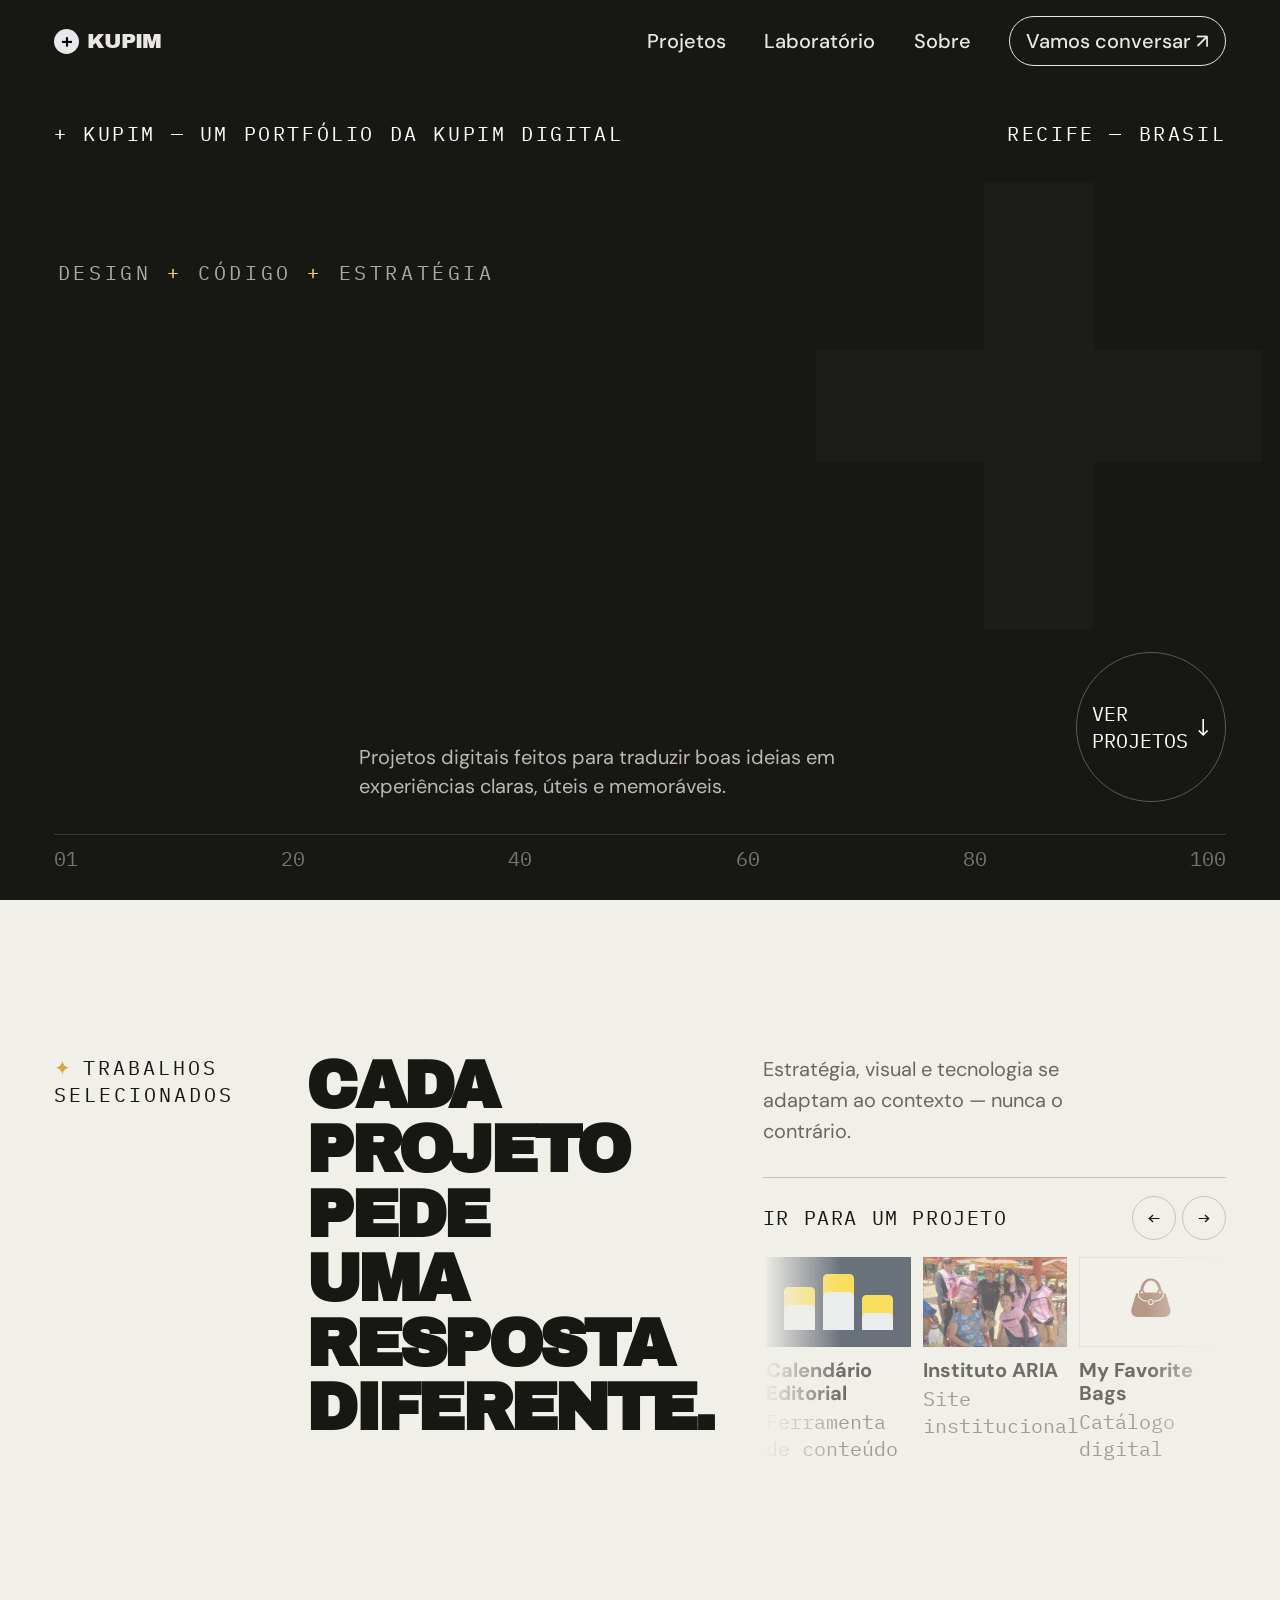
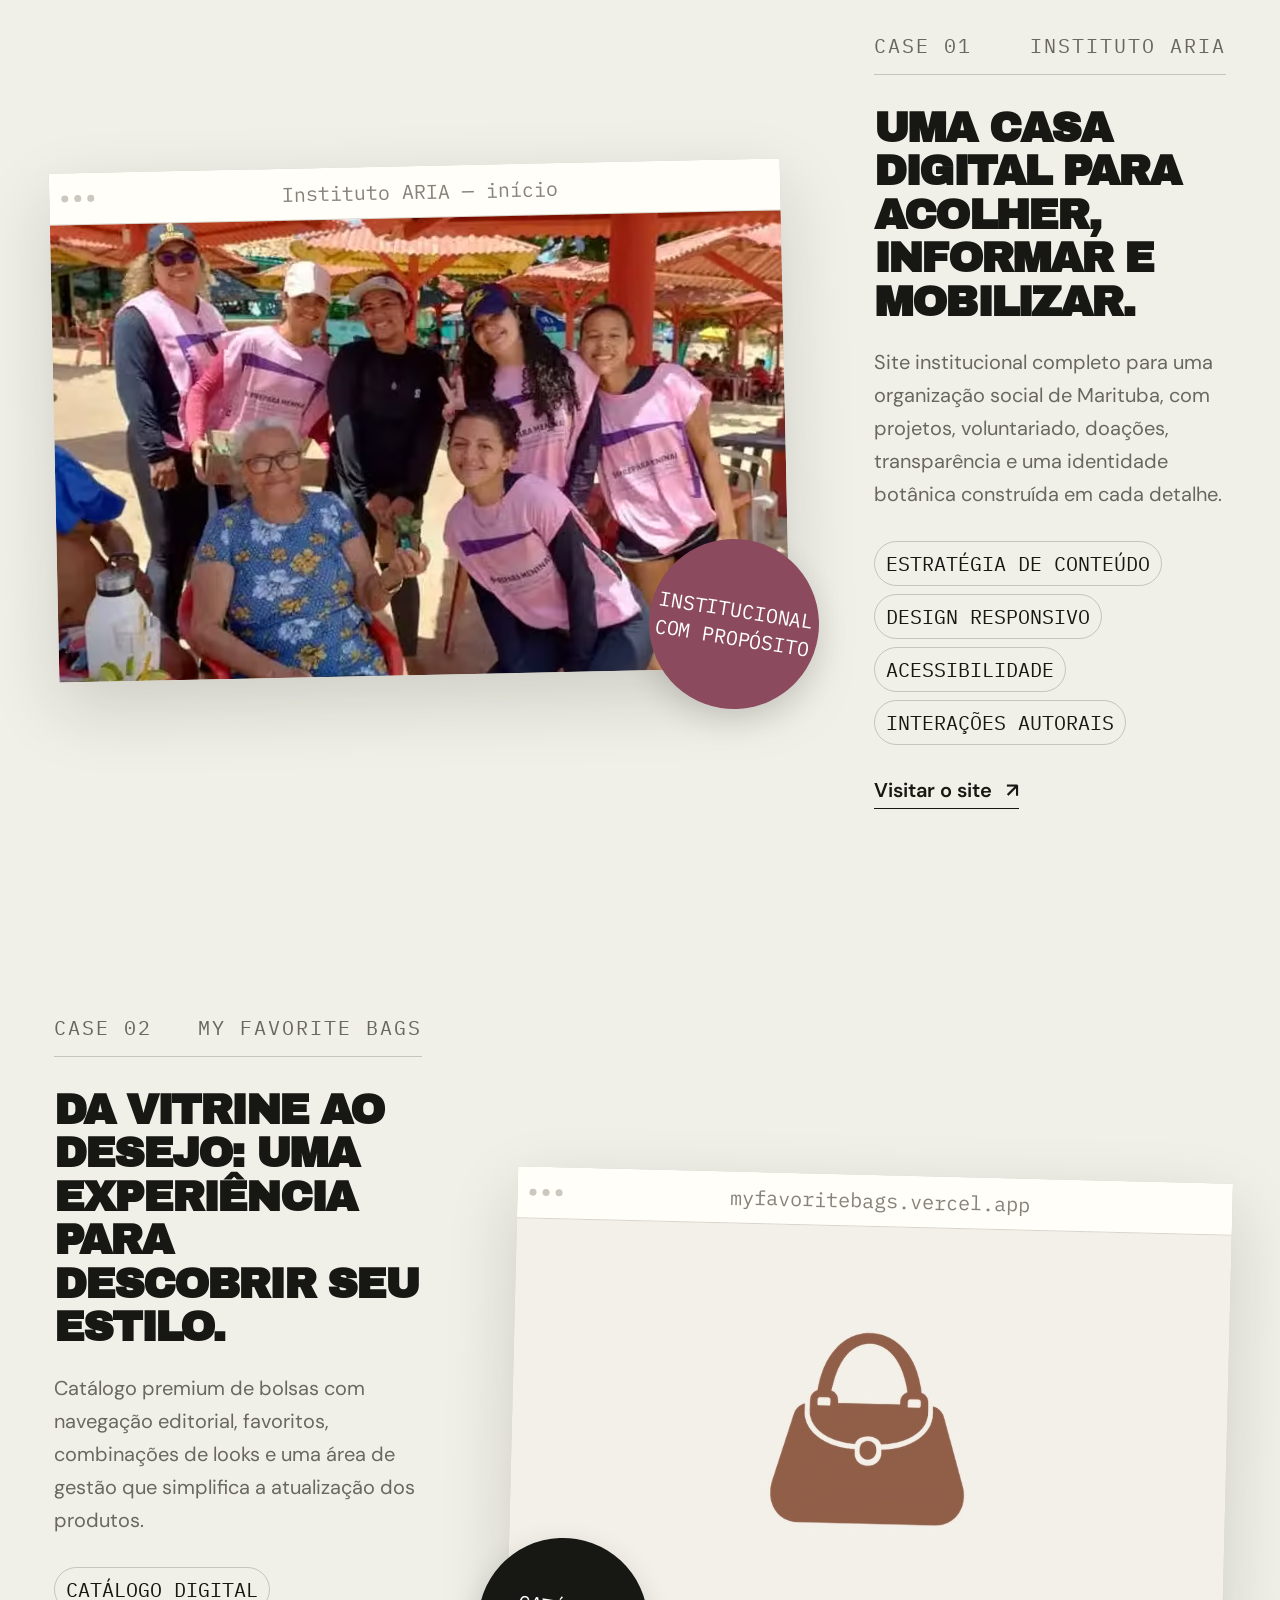
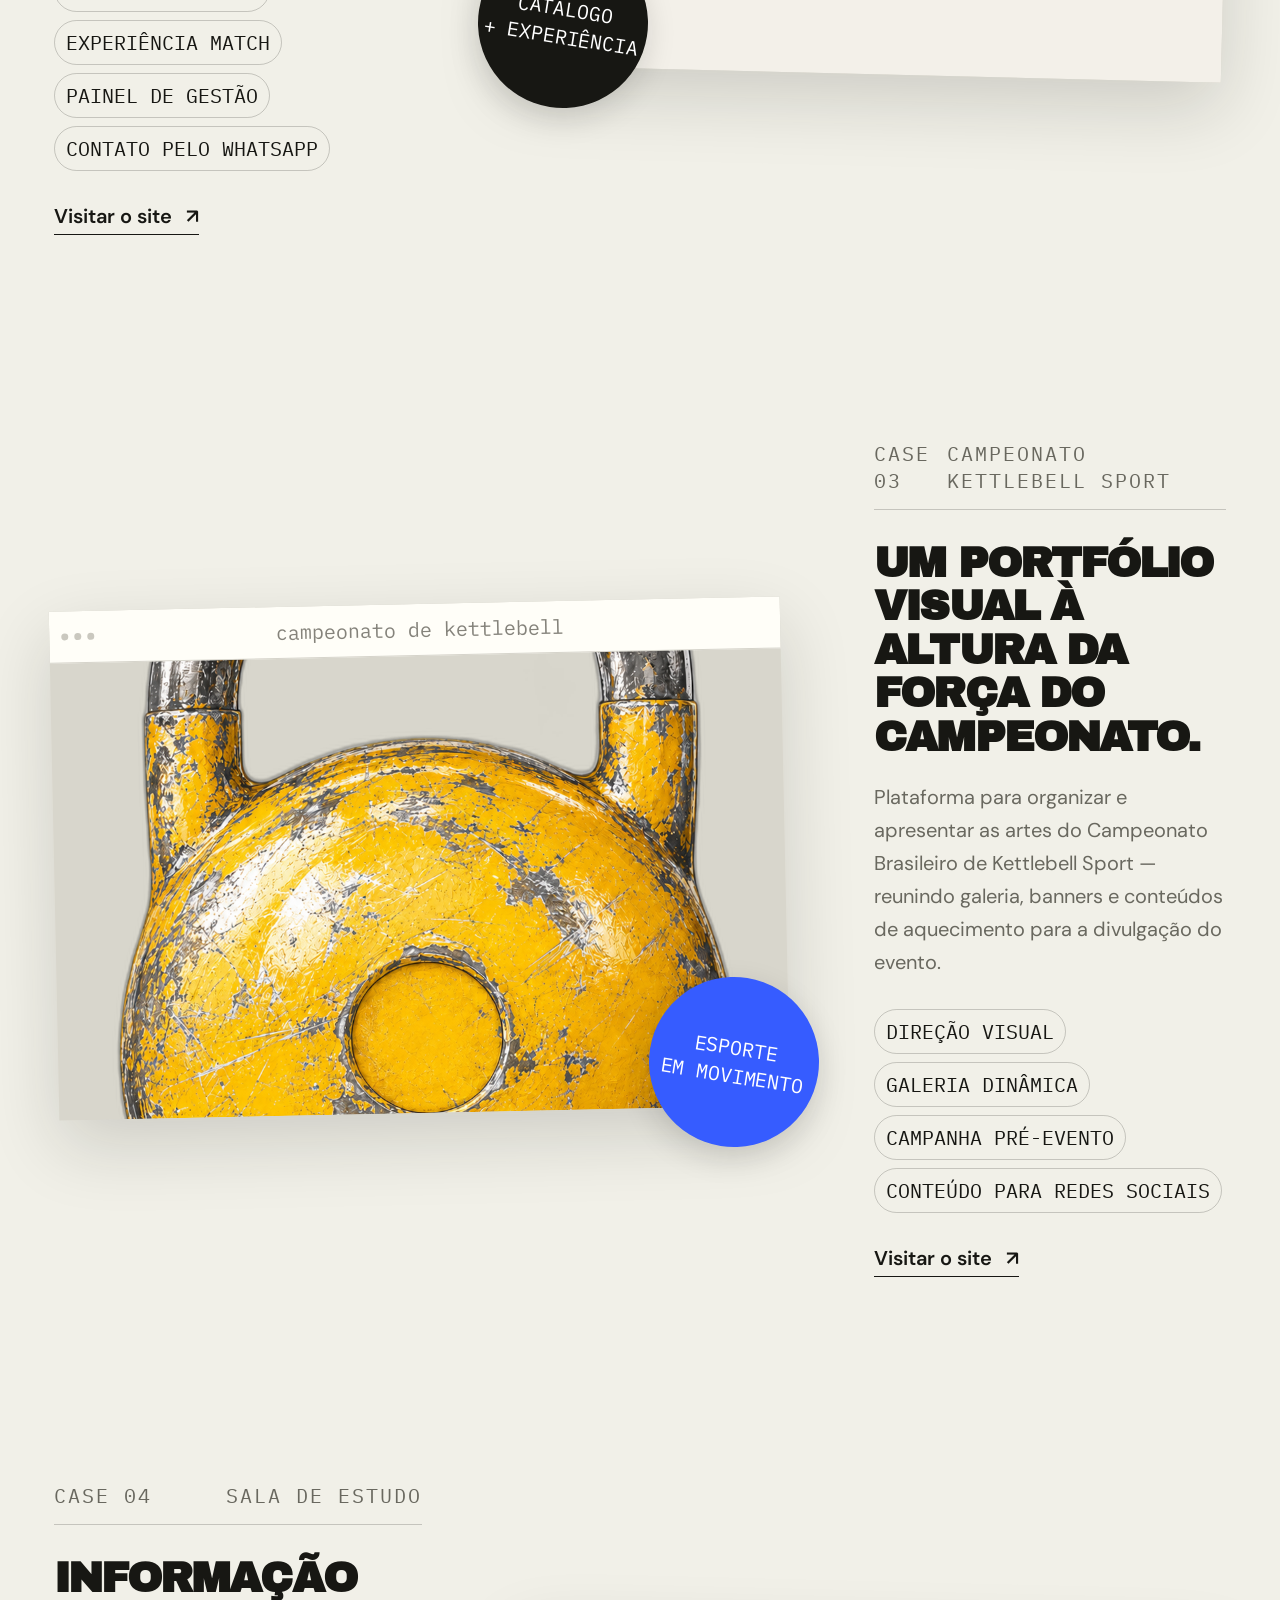
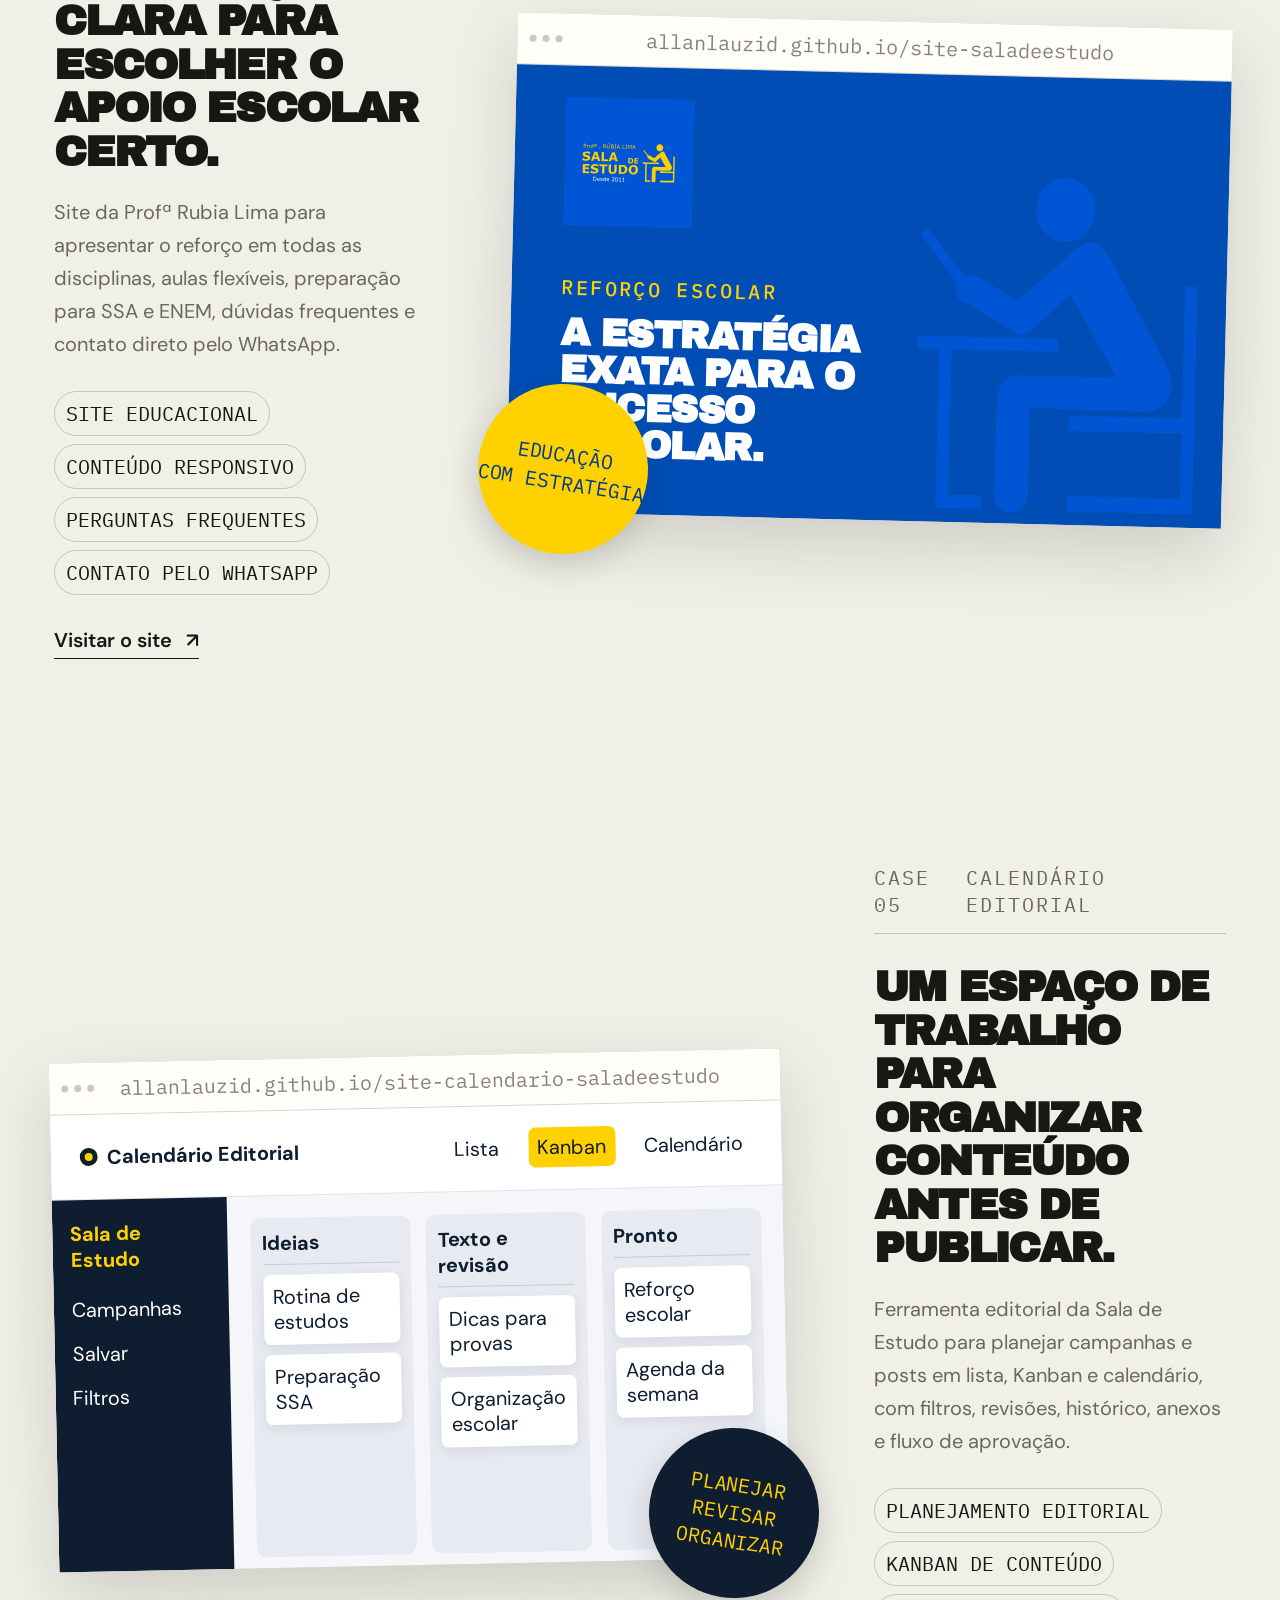
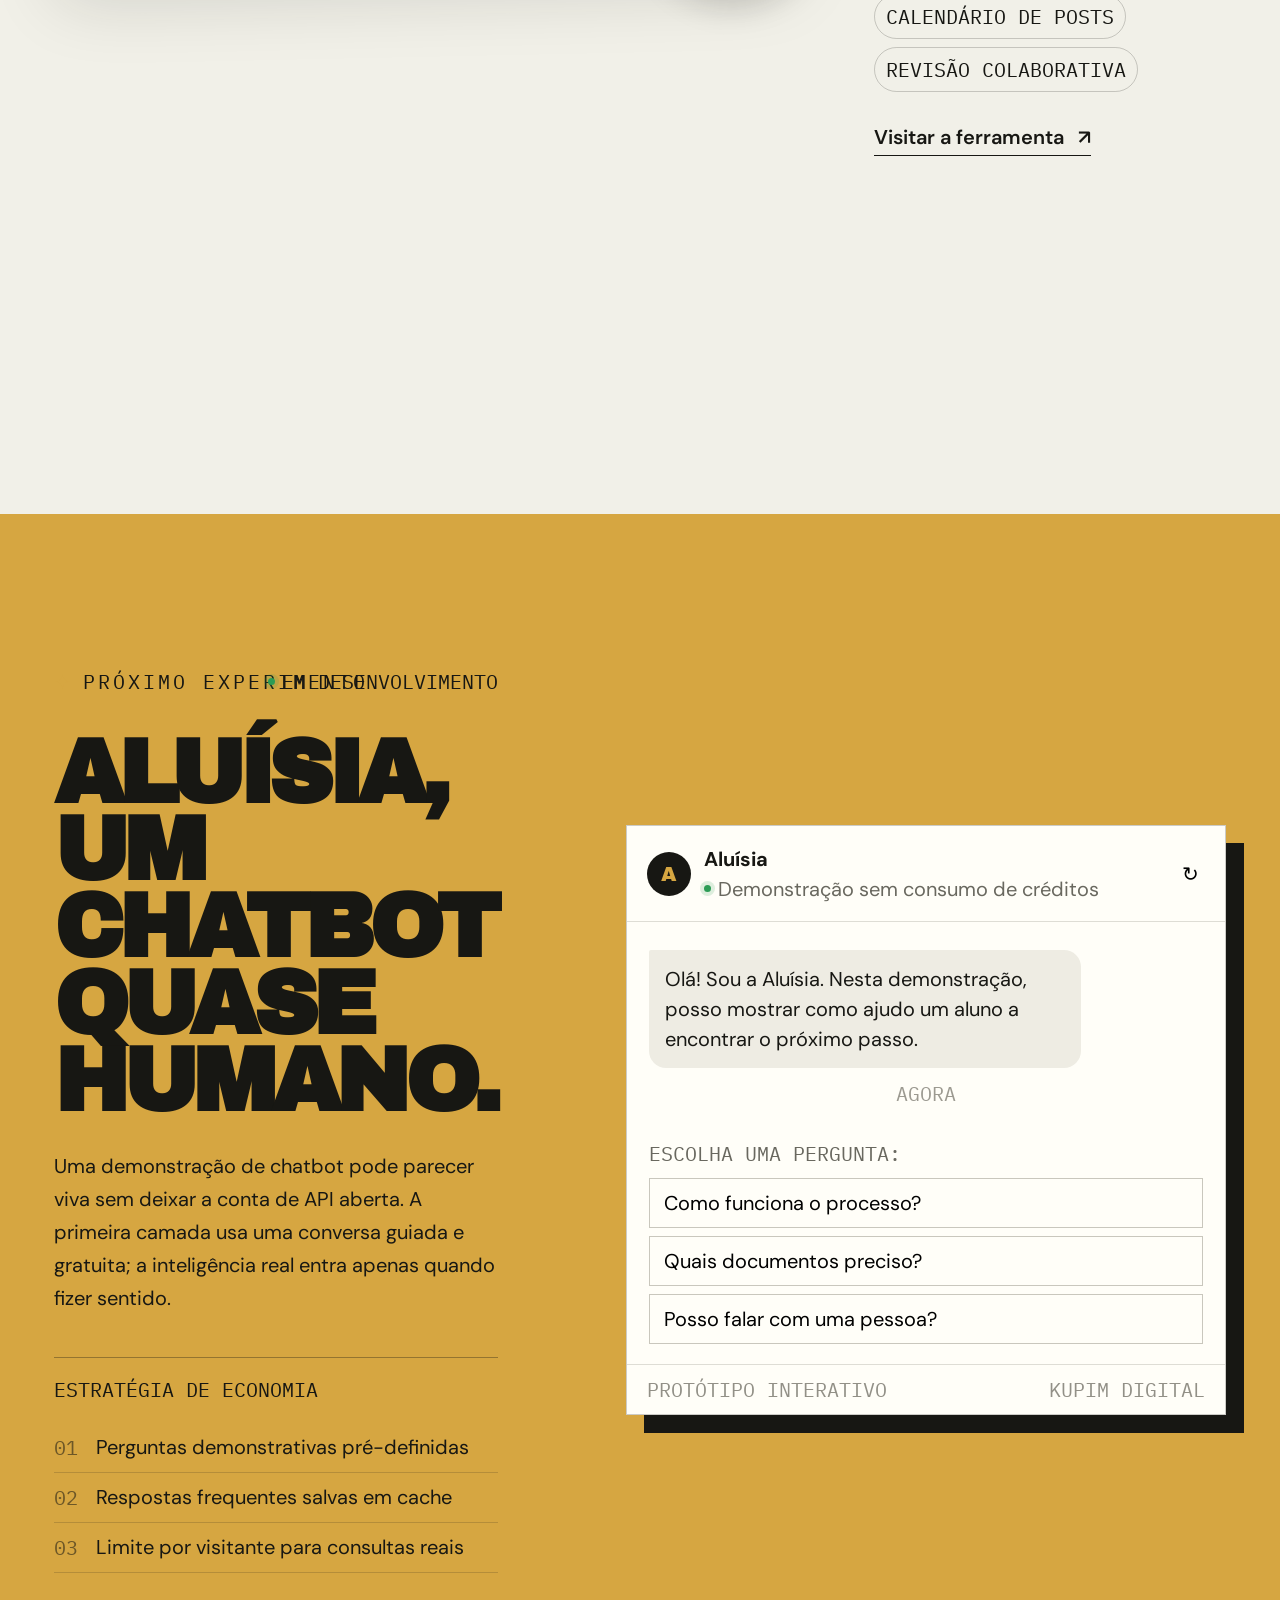
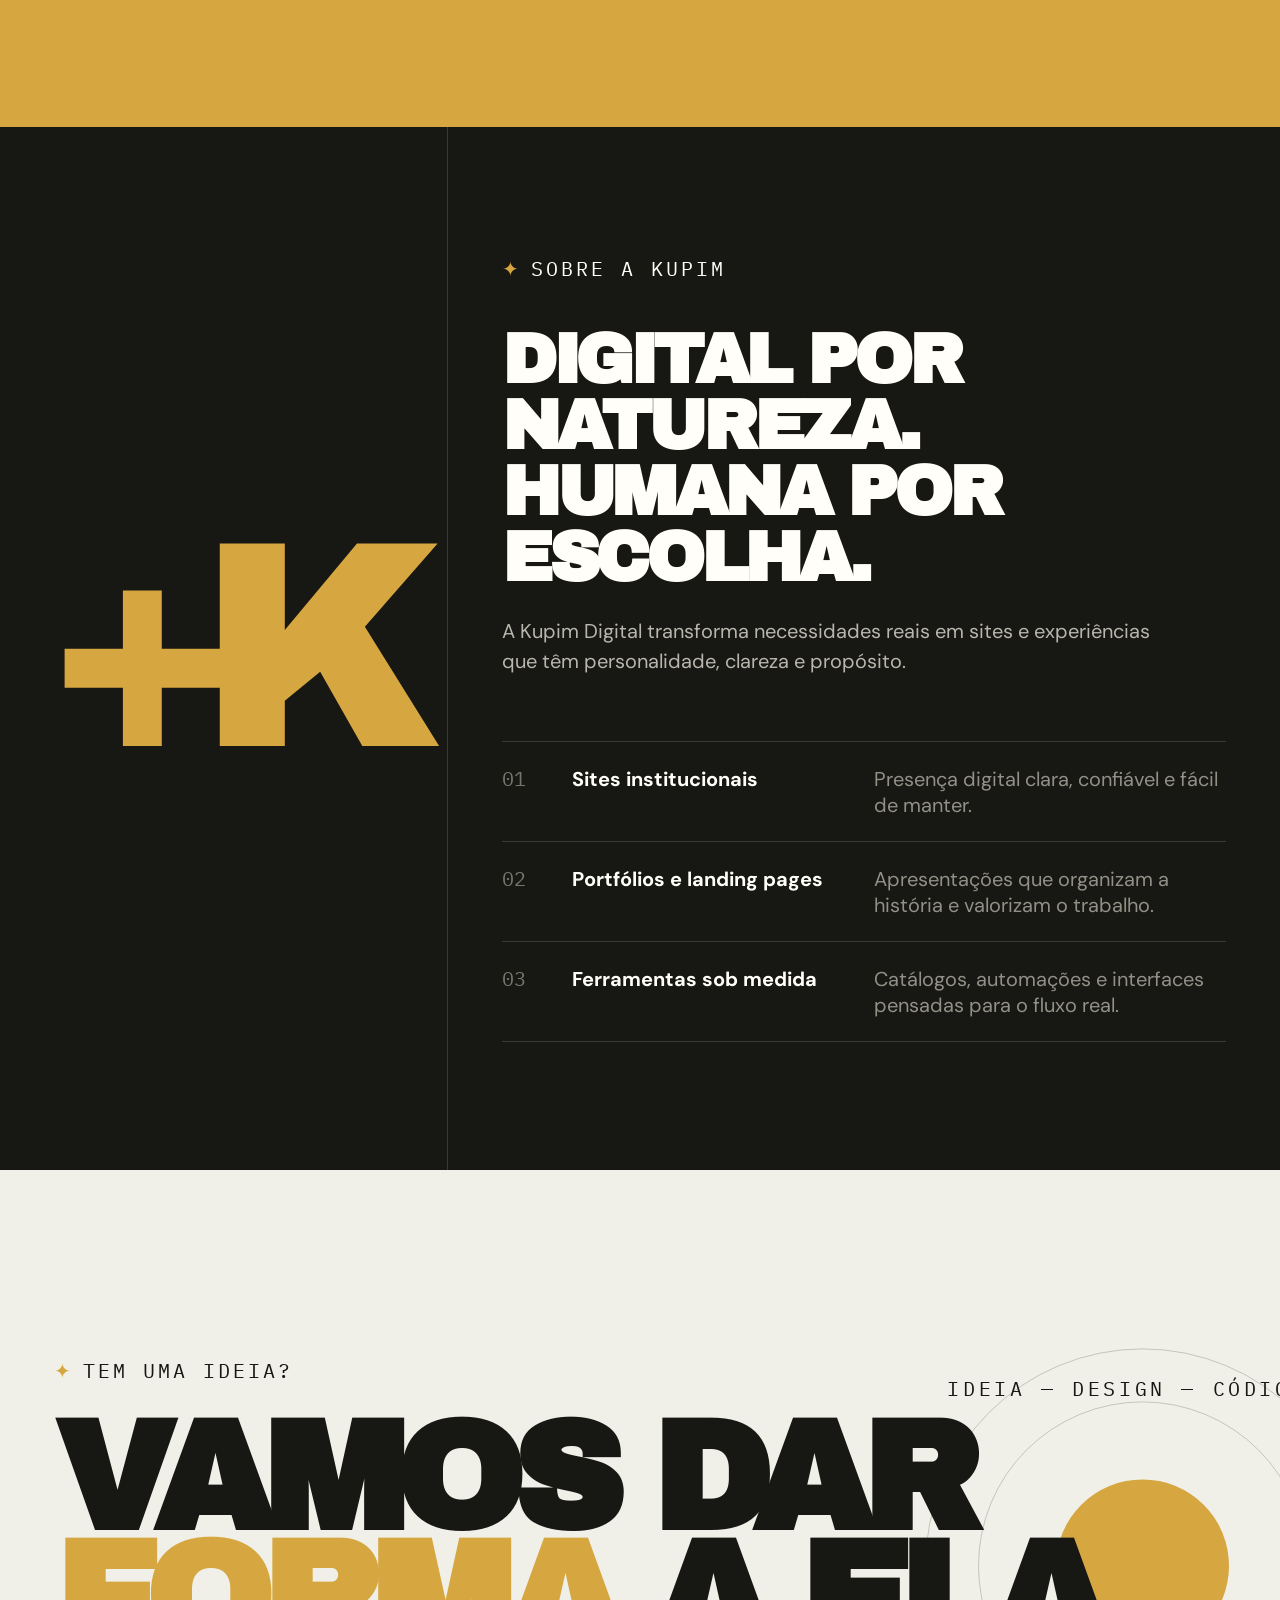
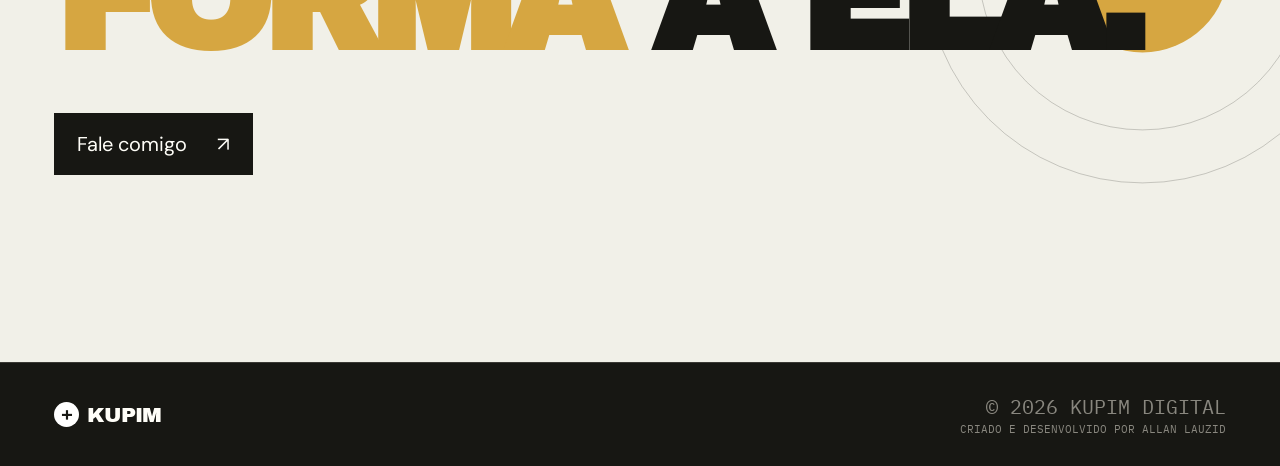
==== commit 91d7e36f: "update" ====
--- a/portfolio.html
+++ b/portfolio.html
@@ -275,17 +275,39 @@
     <section class="contact" id="contato" aria-labelledby="contact-title">
       <p class="eyebrow reveal">Tem uma ideia?</p>
       <h2 id="contact-title" class="reveal">Vamos dar<br><em>forma</em> a ela.</h2>
-      <a class="contact-link reveal" href="https://www.linkedin.com/in/allanlauzid/" target="_blank" rel="noopener">
-        Fale comigo pelo LinkedIn <span aria-hidden="true">↗</span>
-      </a>
+      <button class="contact-link reveal" type="button" data-contact-open aria-haspopup="dialog" aria-controls="contact-modal">
+        Fale comigo <span aria-hidden="true">↗</span>
+      </button>
       <div class="contact-orbit" aria-hidden="true"><span>IDEIA — DESIGN — CÓDIGO — </span></div>
     </section>
   </main>
 
   <footer class="footer">
     <a class="brand footer-brand" href="#inicio"><span class="brand-plus">+</span><span>KUPIM</span></a>
-    <p>Projetos digitais com clareza, personalidade e cuidado.</p>
-    <span>© <span data-year></span> Kupim Digital</span>
+    <span class="footer-credit">
+      <span class="footer-credit-main">© <span data-year></span> Kupim Digital</span>
+      <span class="footer-credit-byline">criado e desenvolvido por Allan Lauzid</span>
+    </span>
   </footer>
+
+  <div class="contact-modal" id="contact-modal" data-contact-modal role="dialog" aria-modal="true" aria-labelledby="contact-modal-title" aria-describedby="contact-modal-description" hidden>
+    <div class="contact-modal-panel" data-contact-panel>
+      <button class="contact-modal-close" type="button" data-contact-close aria-label="Fechar opções de contato">×</button>
+      <p class="eyebrow">Contato direto</p>
+      <h2 id="contact-modal-title">Vamos conversar?</h2>
+      <p id="contact-modal-description">Escolha por onde prefere falar comigo.</p>
+      <div class="contact-modal-options">
+        <a href="mailto:kupimdigital@gmail.com">
+          <span>E-mail</span><strong>kupimdigital@gmail.com</strong><i aria-hidden="true">↗</i>
+        </a>
+        <a href="https://wa.me/5581999780808" target="_blank" rel="noopener">
+          <span>WhatsApp</span><strong>+55 81 99978-0808</strong><i aria-hidden="true">↗</i>
+        </a>
+        <a href="https://www.linkedin.com/in/allanlauzid/" target="_blank" rel="noopener">
+          <span>LinkedIn</span><strong>linkedin.com/in/allanlauzid</strong><i aria-hidden="true">↗</i>
+        </a>
+      </div>
+    </div>
+  </div>
 </body>
 </html>
--- a/styles.css
+++ b/styles.css
@@ -17,7 +17,7 @@
 * { box-sizing: border-box; }
 html { scroll-behavior: smooth; -webkit-font-smoothing: antialiased; -moz-osx-font-smoothing: grayscale; }
 body { margin: 0; background: var(--paper); color: var(--ink); font-family: var(--body); overflow-x: hidden; }
-body.menu-open { overflow: hidden; }
+body.menu-open, body.modal-open { overflow: hidden; }
 a { color: inherit; text-decoration: none; }
 img { display: block; max-width: 100%; }
 button { font: inherit; }
@@ -181,14 +181,41 @@
 .contact { min-height: 88vh; position: relative; padding: clamp(100px, 13vw, 180px) var(--pad); display: flex; flex-direction: column; justify-content: center; align-items: flex-start; overflow: hidden; }
 .contact h2 { margin: 35px 0 55px; font-family: var(--display); font-size: clamp(68px, 12vw, 184px); letter-spacing: -.075em; line-height: .78; text-transform: uppercase; position: relative; z-index: 2; }
 .contact h2 em { color: var(--gold); font-style: normal; }
-.contact-link { padding: 18px 23px; background: var(--ink); color: var(--white); display: inline-flex; gap: 30px; position: relative; z-index: 2; transition: .25s ease; }
+.contact-link { min-height: 56px; padding: 18px 23px; border: 0; background: var(--ink); color: var(--white); display: inline-flex; align-items: center; gap: 30px; position: relative; z-index: 2; cursor: pointer; transition-property: background-color, transform; transition-duration: .25s; transition-timing-function: ease; }
 .contact-link:hover { background: var(--blue); transform: translateY(-4px); }
+.contact-link:active { transform: translateY(-2px) scale(.96); }
 .contact-orbit { position: absolute; right: -80px; top: 50%; transform: translateY(-50%); width: clamp(300px, 34vw, 540px); height: clamp(300px, 34vw, 540px); border: 1px solid var(--line); border-radius: 50%; display: grid; place-items: center; }
 .contact-orbit::before, .contact-orbit::after { content: ""; position: absolute; border: 1px solid var(--line); border-radius: 50%; inset: 12%; }.contact-orbit::after { inset: 30%; background: var(--gold); border: 0; }
 .contact-orbit span { position: absolute; top: 6%; font: 9px var(--mono); letter-spacing: .18em; }
 
-.footer { min-height: 100px; padding: 30px var(--pad); background: var(--ink); color: var(--white); display: grid; grid-template-columns: 1fr 1fr 1fr; align-items: center; border-top: 1px solid #3a3934; }
-.footer > p { color: #89877f; font-size: 12px; text-align: center; }.footer > span { text-align: right; font: 9px var(--mono); color: #89877f; text-transform: uppercase; }
+.footer { min-height: 100px; padding: 30px var(--pad); background: var(--ink); color: var(--white); display: grid; grid-template-columns: 1fr 1fr; align-items: center; border-top: 1px solid #3a3934; }
+.footer > span { text-align: right; font: 9px var(--mono); color: #89877f; text-transform: uppercase; }
+.footer-credit { display: flex; flex-direction: column; align-items: flex-end; gap: 2px; line-height: 1.2; }
+.footer-credit-main, .footer-credit-byline { white-space: nowrap; font-family: inherit; font-size: inherit; font-weight: inherit; letter-spacing: inherit; }
+.footer-credit-byline { font-size: .526em; }
+
+.contact-modal { position: fixed; z-index: 300; inset: 0; padding: 24px; display: grid; place-items: center; background: rgba(23,23,19,.72); backdrop-filter: blur(8px); opacity: 0; visibility: hidden; transition-property: opacity, visibility; transition-duration: 180ms; transition-timing-function: ease-out; }
+.contact-modal[hidden] { display: none; }
+.contact-modal.is-open { opacity: 1; visibility: visible; }
+.contact-modal-panel { position: relative; width: min(100%, 700px); padding: clamp(34px, 5vw, 62px); border-radius: 2px; background: var(--ink); color: var(--white); box-shadow: 0 0 0 1px rgba(255,255,255,.1), 18px 18px 0 var(--gold); opacity: 0; transform: translateY(12px) scale(.98); transition-property: opacity, transform; transition-duration: 240ms; transition-timing-function: cubic-bezier(.2,0,0,1); }
+.contact-modal.is-open .contact-modal-panel { opacity: 1; transform: translateY(0) scale(1); }
+.contact-modal-close { position: absolute; top: 18px; right: 18px; width: 44px; height: 44px; padding: 0; border: 0; border-radius: 50%; display: grid; place-items: center; background: rgba(255,255,255,.08); color: var(--white); font-size: 25px; line-height: 1; cursor: pointer; transition-property: background-color, color, transform; transition-duration: 150ms; transition-timing-function: ease-out; }
+.contact-modal-close:hover { background: var(--gold); color: var(--ink); }
+.contact-modal-close:active { transform: scale(.96); }
+.contact-modal-panel > .eyebrow { color: #aaa99f; }
+.contact-modal-panel h2 { max-width: 560px; margin: 36px 58px 12px 0; font-family: var(--display); font-size: clamp(38px, 6vw, 72px); line-height: .94; letter-spacing: -.055em; text-transform: uppercase; text-wrap: balance; }
+.contact-modal-panel > p:not(.eyebrow) { margin: 0 0 34px; color: #b8b6ad; line-height: 1.5; text-wrap: pretty; }
+.contact-modal-options { display: grid; gap: 10px; }
+.contact-modal-options a { min-height: 72px; padding: 15px 18px; display: grid; grid-template-columns: minmax(90px,.55fr) minmax(0,1fr) 28px; align-items: center; gap: 14px; background: rgba(255,255,255,.055); box-shadow: 0 0 0 1px rgba(255,255,255,.1); opacity: 0; transform: translateY(10px); scale: 1; transition-property: opacity, transform, scale, background-color, color, box-shadow; transition-duration: 220ms, 220ms, 150ms, 150ms, 150ms, 150ms; transition-timing-function: ease-out; }
+.contact-modal.is-open .contact-modal-options a { opacity: 1; transform: translateY(0); }
+.contact-modal.is-open .contact-modal-options a:nth-child(1) { transition-delay: 50ms; }
+.contact-modal.is-open .contact-modal-options a:nth-child(2) { transition-delay: 100ms; }
+.contact-modal.is-open .contact-modal-options a:nth-child(3) { transition-delay: 150ms; }
+.contact-modal-options a:hover { background: var(--gold); color: var(--ink); box-shadow: 0 0 0 1px var(--gold); transition-delay: 0ms; }
+.contact-modal-options a:active { scale: .96; }
+.contact-modal-options span { font: 10px var(--mono); letter-spacing: .08em; text-transform: uppercase; }
+.contact-modal-options strong { min-width: 0; overflow-wrap: anywhere; font-size: 15px; font-weight: 500; }
+.contact-modal-options i { font-size: 20px; font-style: normal; text-align: right; }
 
 .reveal { opacity: 0; transform: translateY(24px); transition: opacity .75s ease, transform .75s cubic-bezier(.2,.7,.2,1); }
 .reveal.is-visible { opacity: 1; transform: none; }
@@ -220,8 +247,10 @@
   .services strong,
   .services p,
   .contact-orbit span,
-  .footer > p,
-  .footer > span { font-size: 20px; }
+  .footer > span,
+  .contact-modal-options span,
+  .contact-modal-options strong,
+  .contact-modal-panel > p:not(.eyebrow) { font-size: 20px; }
   .study-preview-copy small { font-size: 20px; }
   .calendar-preview,
   .calendar-preview * { font-size: 20px !important; }
@@ -263,7 +292,14 @@
   .lab { padding-left: 20px; padding-right: 20px; }.lab h2 { font-size: 16vw; }.status { position: static; margin-top: 20px; }.chat-demo { min-height: 620px; box-shadow: 10px 10px 0 var(--ink); }
   .about-content { padding-left: 22px; padding-right: 22px; }.services > div { grid-template-columns: 35px 1fr; }.services p { grid-column: 2; }
   .contact { min-height: 75vh; }.contact h2 { font-size: 19vw; }.contact-orbit { right: -55%; }.contact-link { font-size: 14px; gap: 16px; }
-  .footer { grid-template-columns: 1fr 1fr; gap: 16px; }.footer > p { display: none; }
+  .footer { grid-template-columns: 1fr 1fr; gap: 16px; }
+  .contact-modal { padding: 16px; align-items: end; }
+  .contact-modal-panel { padding: 34px 20px 24px; box-shadow: 8px 8px 0 var(--gold); }
+  .contact-modal-panel h2 { margin-top: 32px; font-size: clamp(36px, 12vw, 54px); }
+  .contact-modal-options a { min-height: 68px; grid-template-columns: 1fr 28px; gap: 4px 12px; }
+  .contact-modal-options span { grid-column: 1; }
+  .contact-modal-options strong { grid-column: 1; font-size: 13px; }
+  .contact-modal-options i { grid-column: 2; grid-row: 1 / span 2; }
 }
 
 @media (prefers-reduced-motion: reduce) {
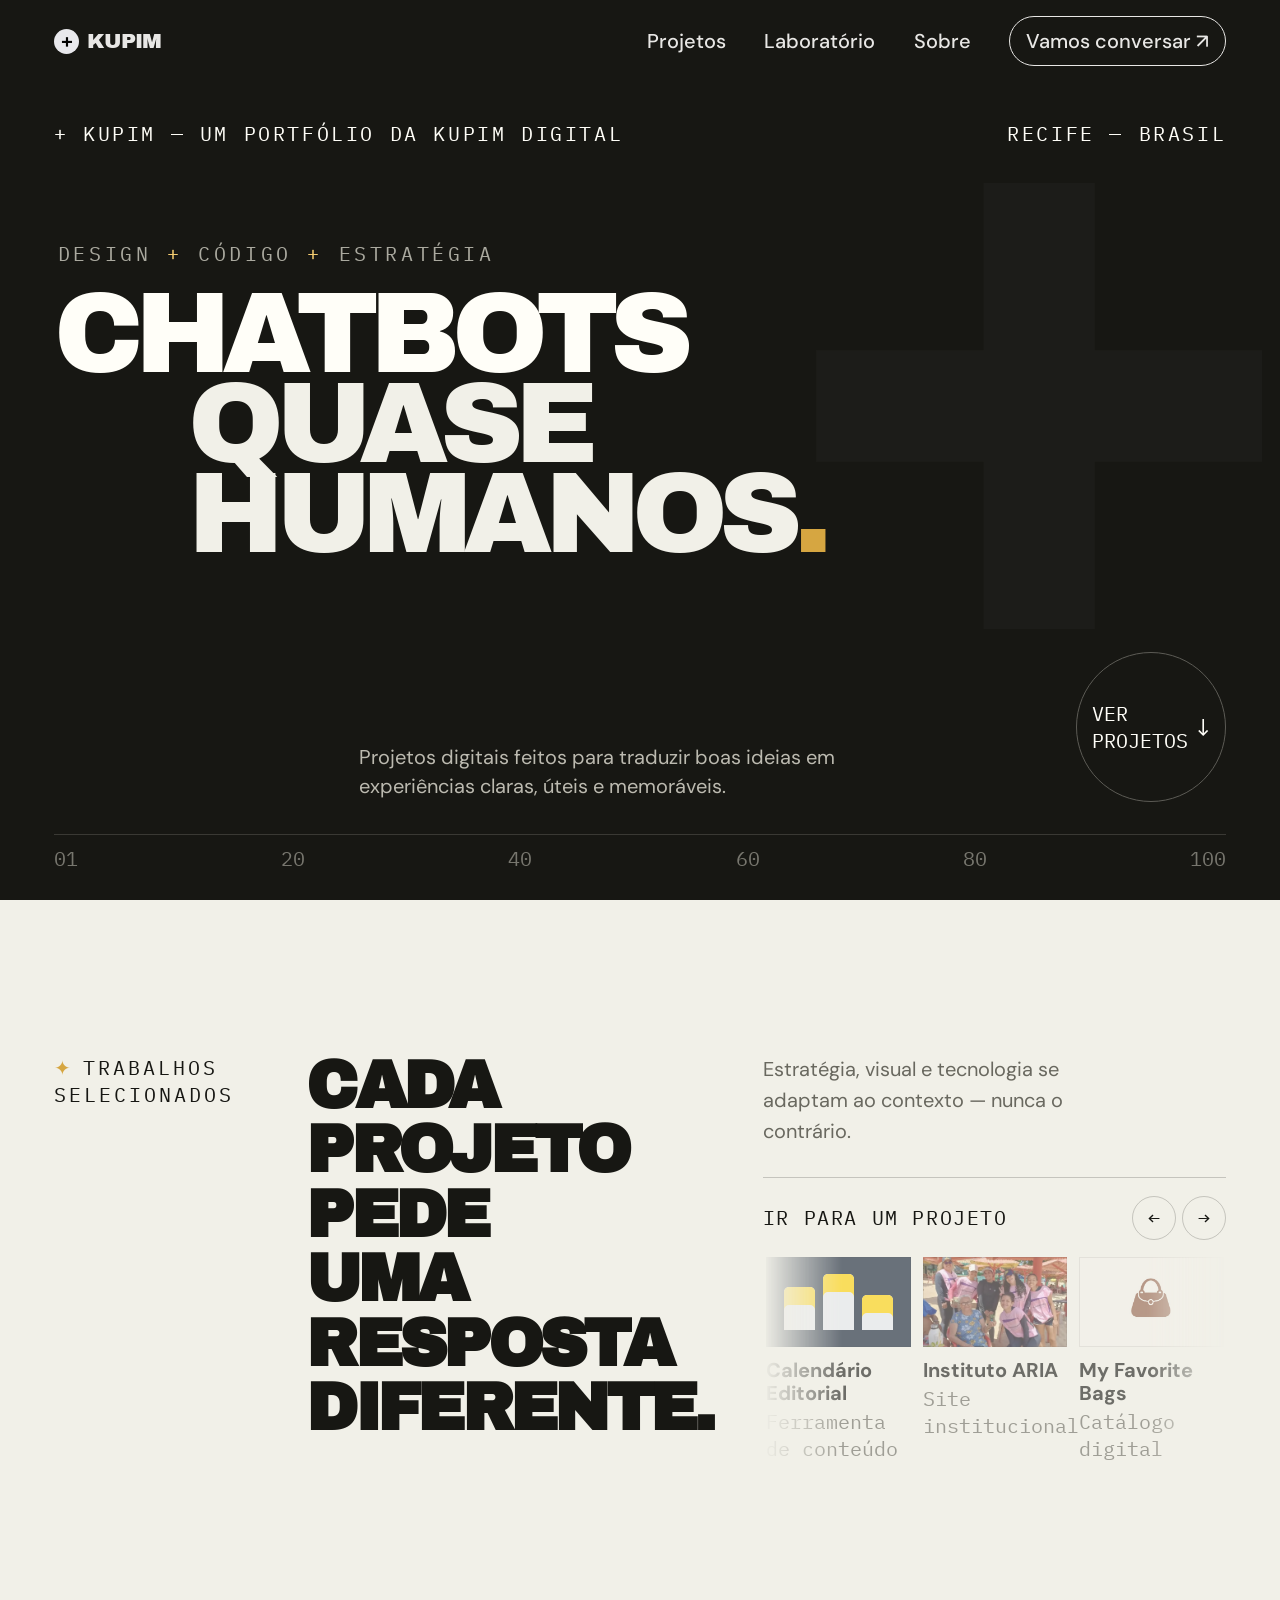
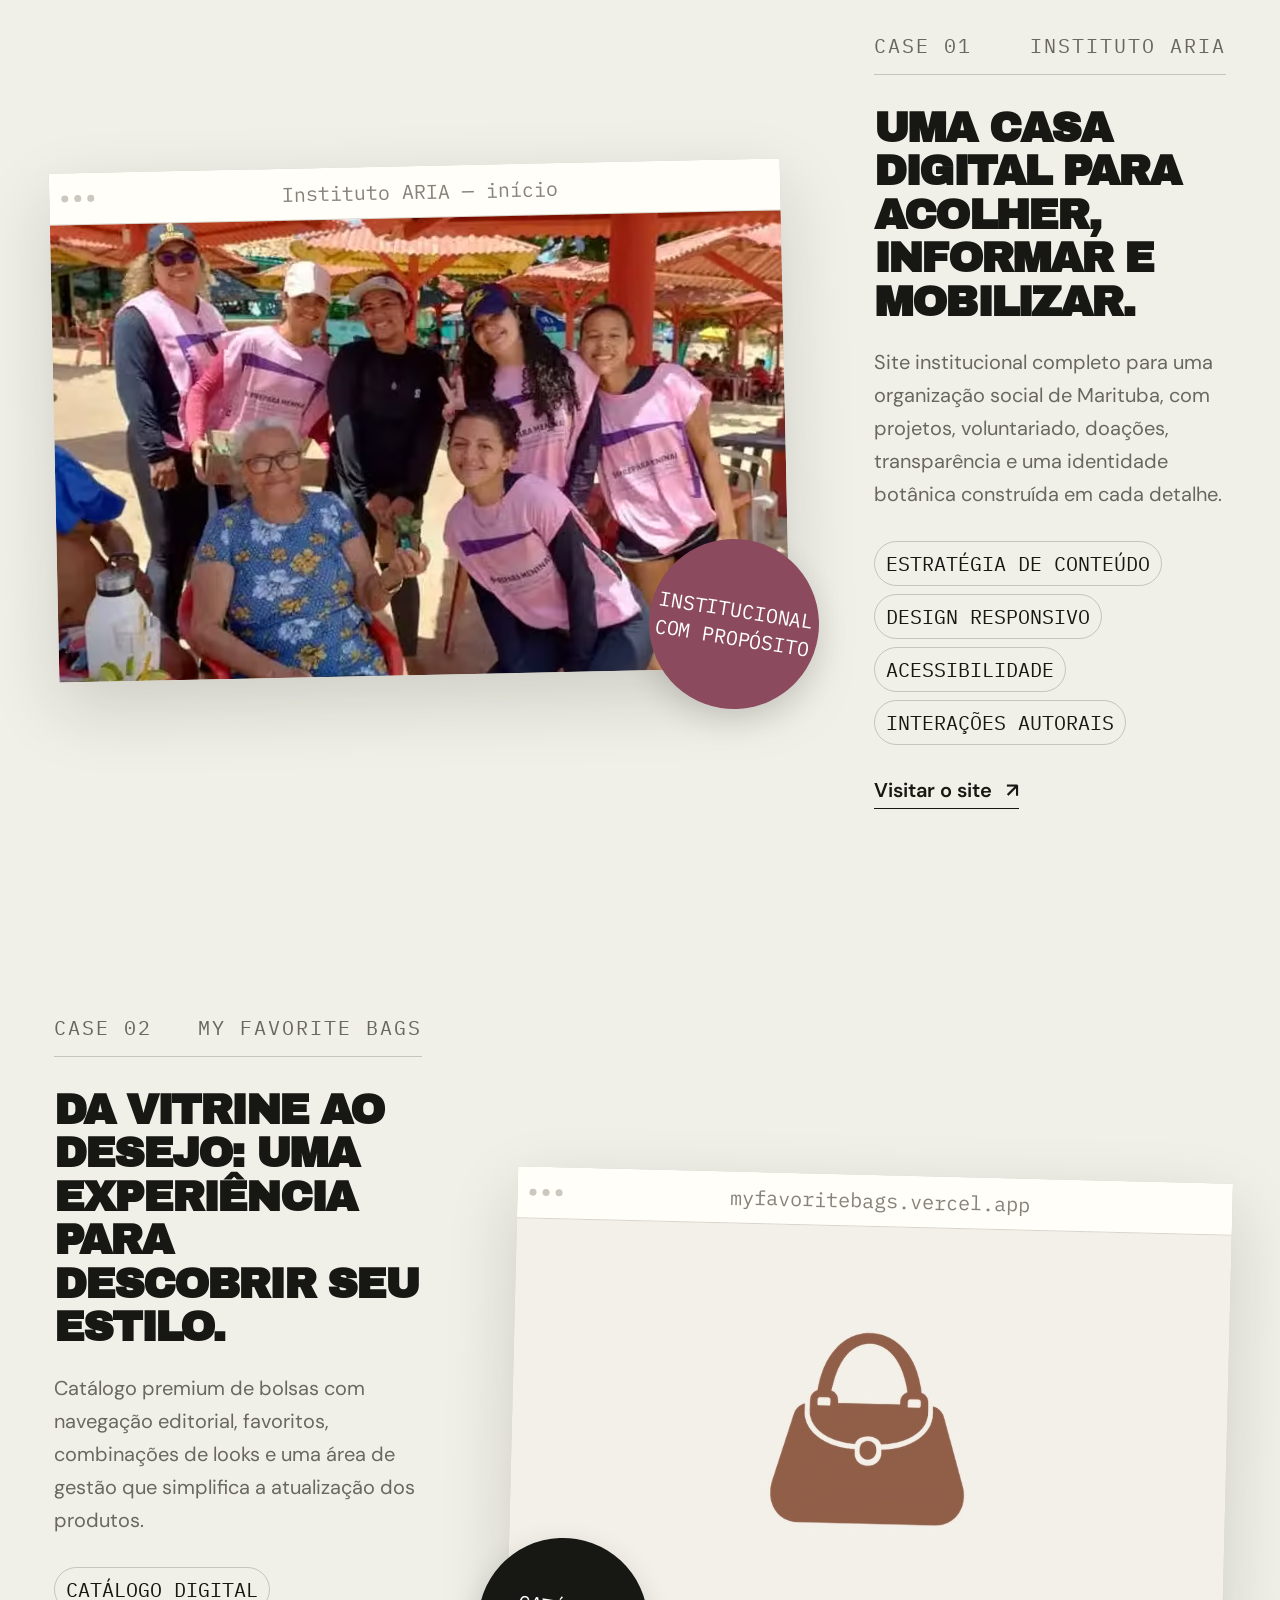
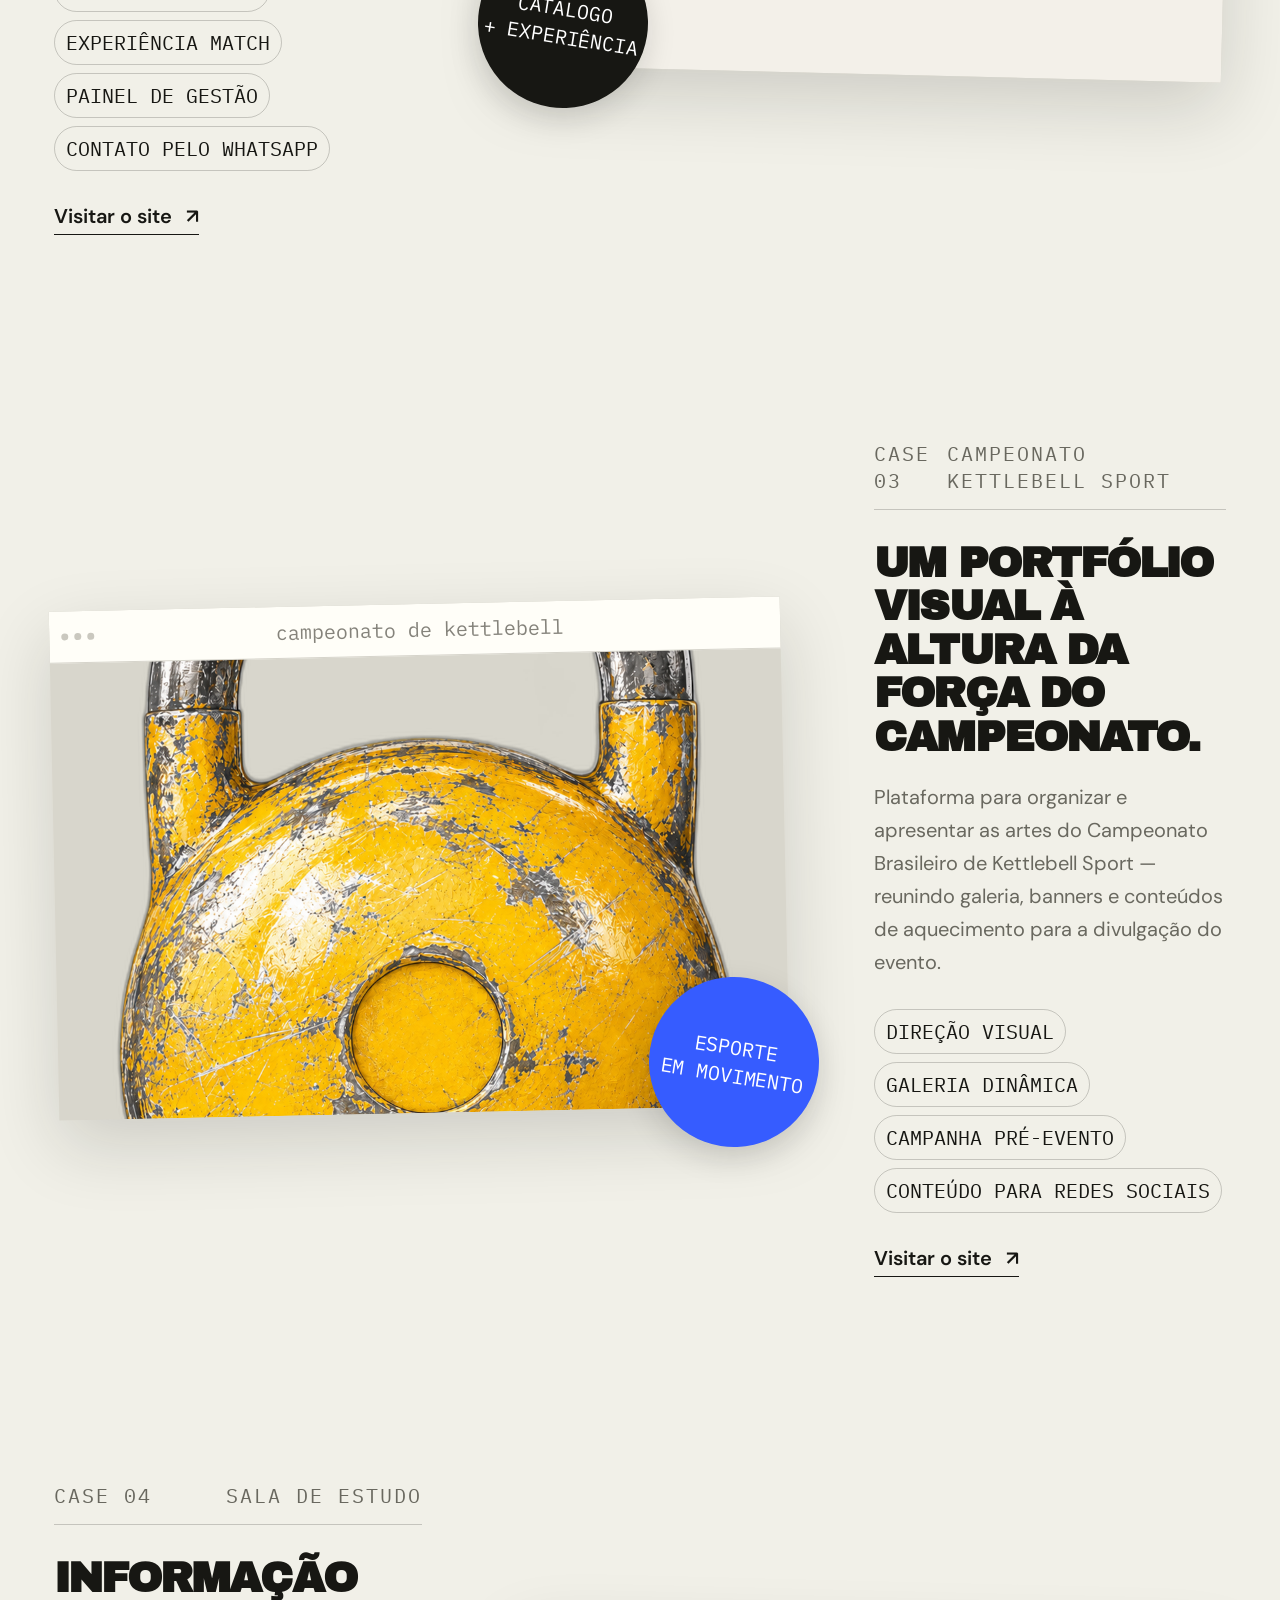
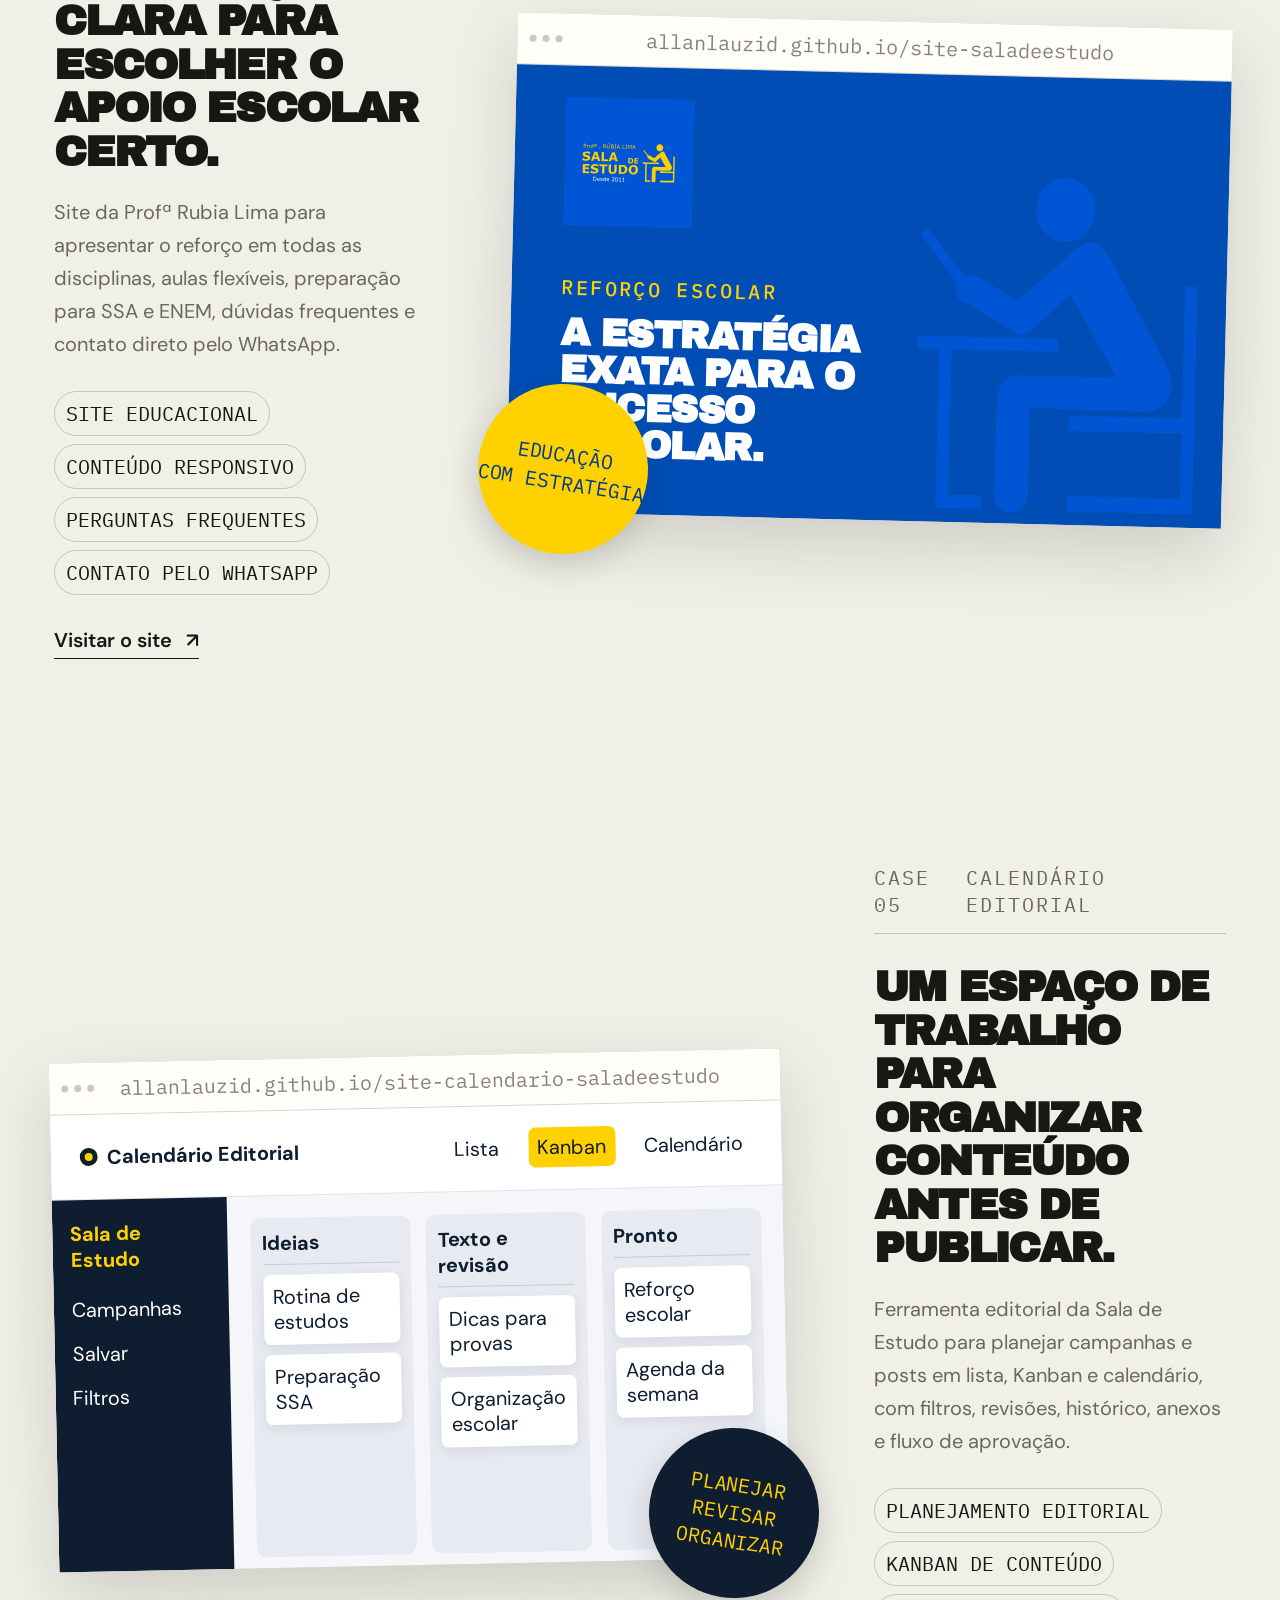
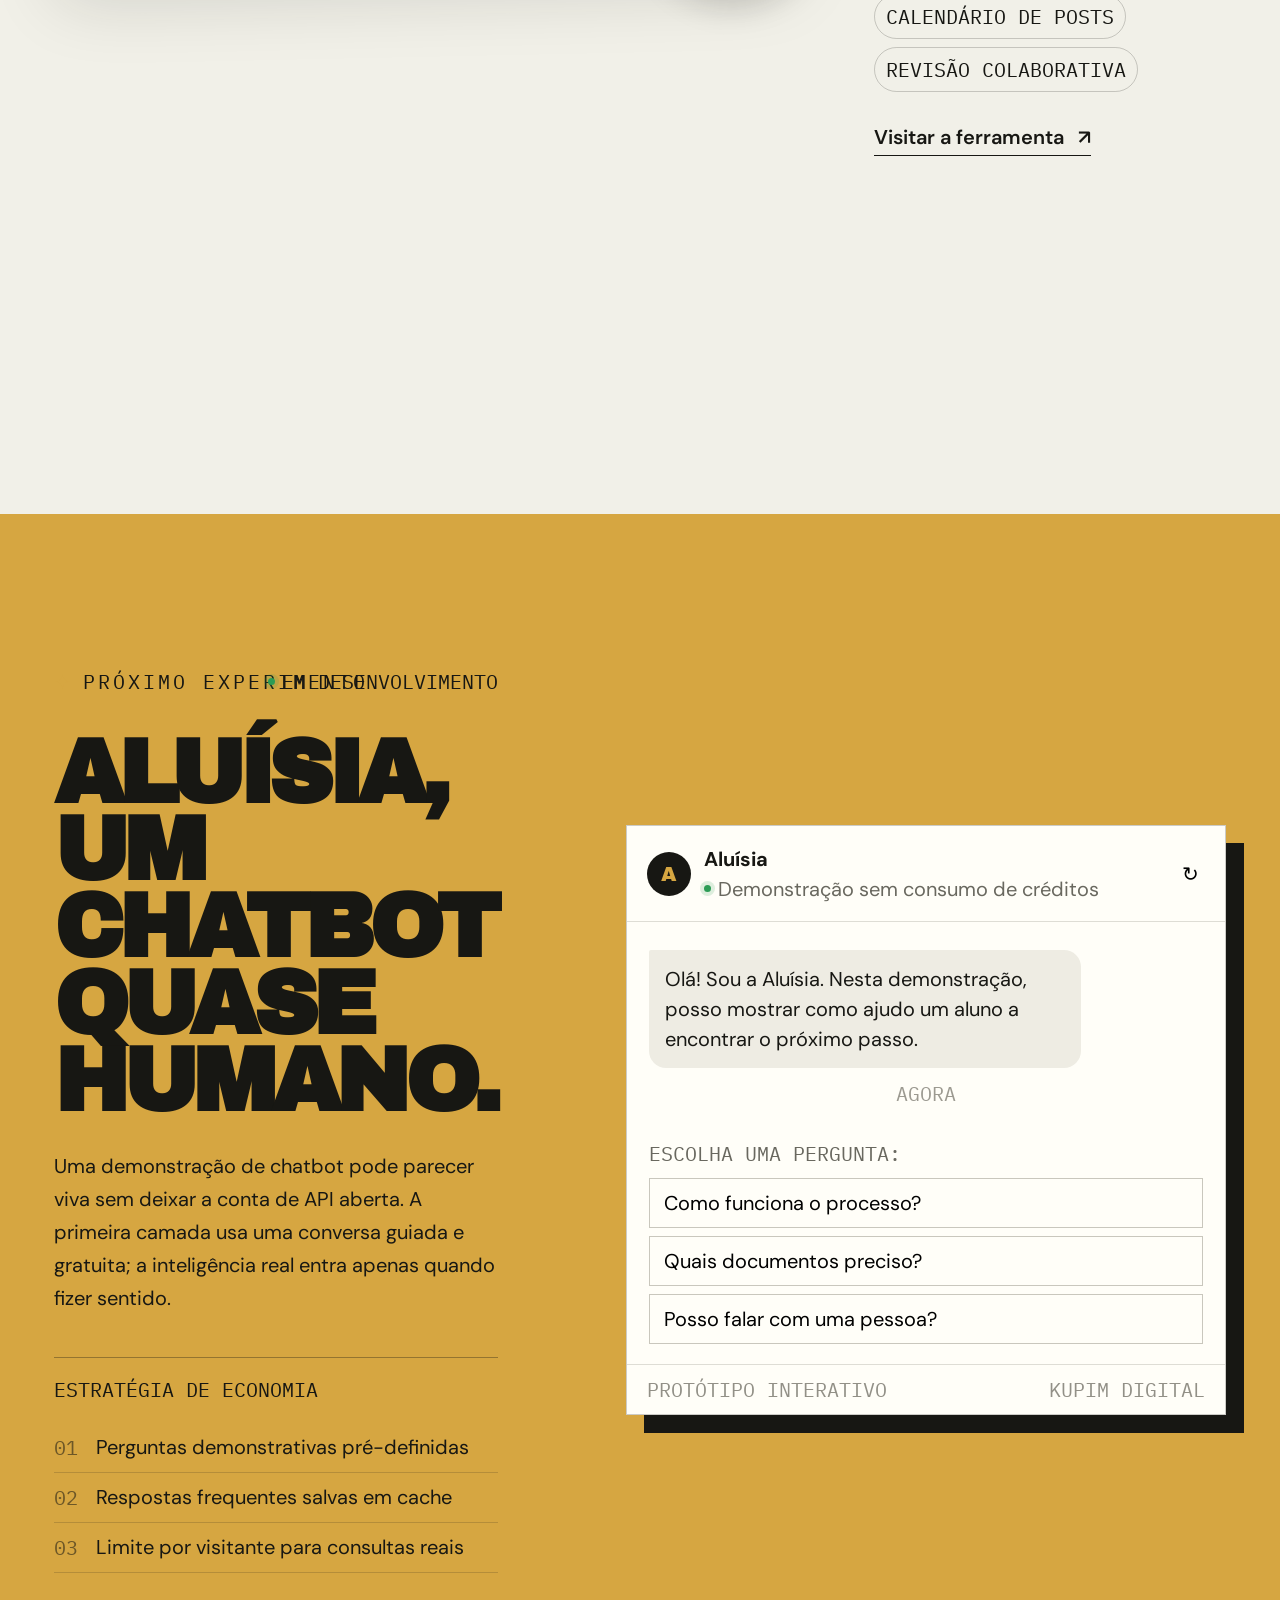
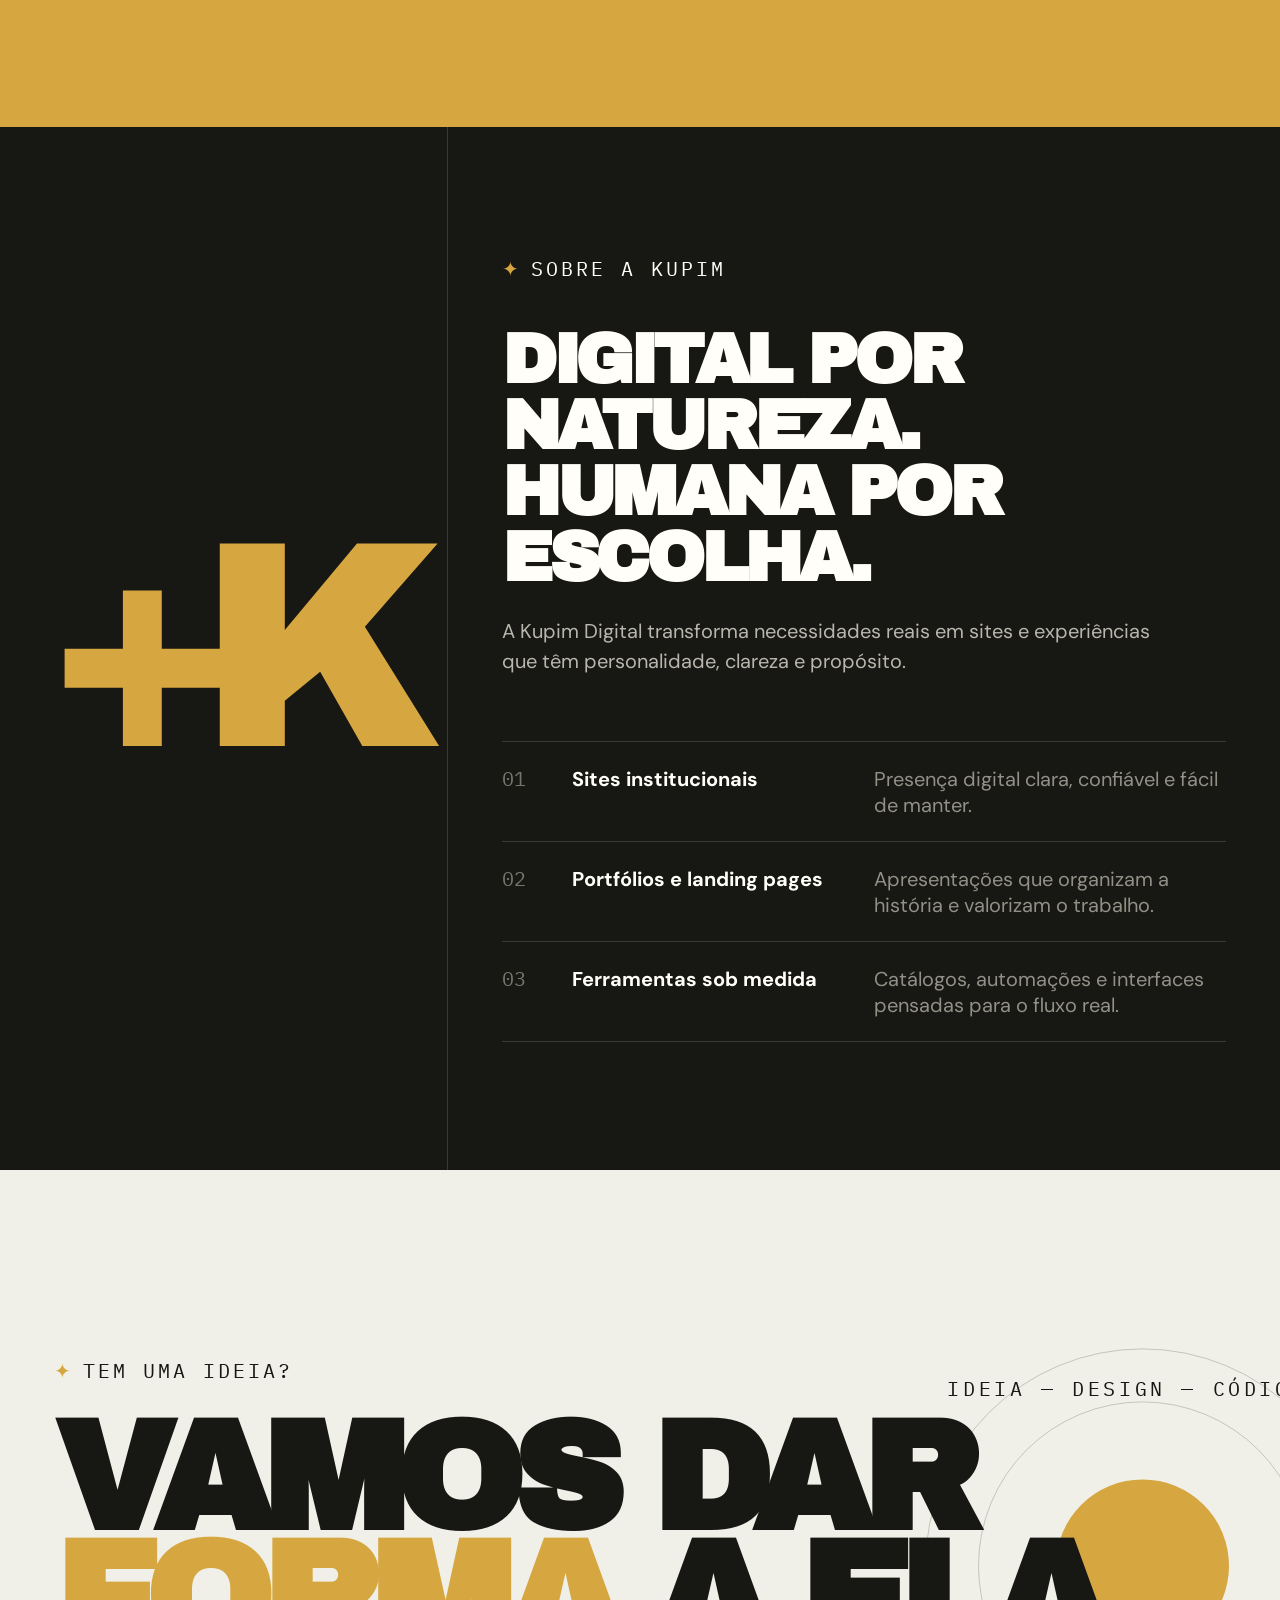
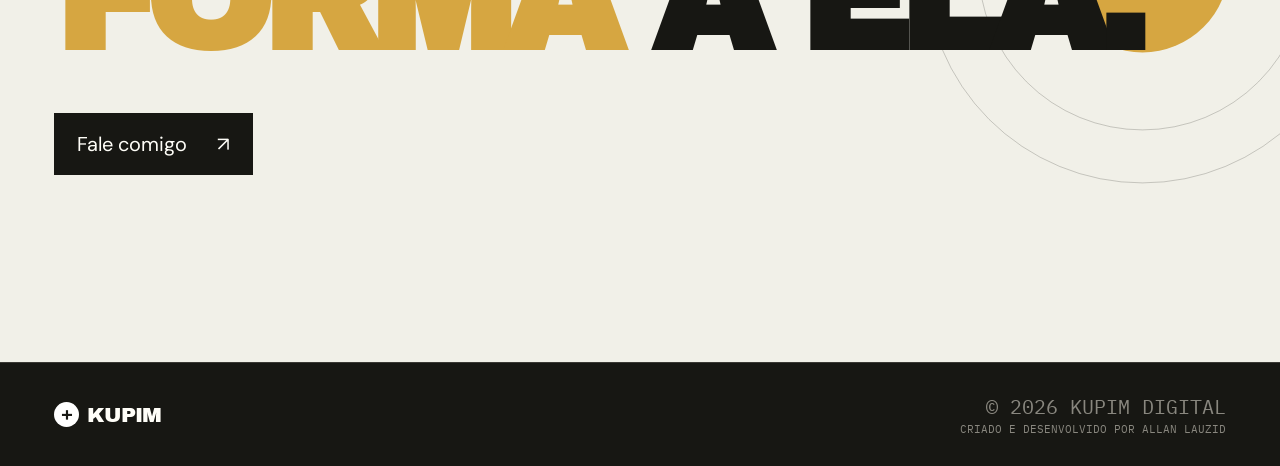
==== commit 0a297502: "update" ====
--- a/portfolio.html
+++ b/portfolio.html
@@ -301,7 +301,7 @@
           <span>E-mail</span><strong>kupimdigital@gmail.com</strong><i aria-hidden="true">↗</i>
         </a>
         <a href="https://wa.me/5581999780808" target="_blank" rel="noopener">
-          <span>WhatsApp</span><strong>+55 81 99978-0808</strong><i aria-hidden="true">↗</i>
+          <span>WhatsApp</span><strong>+55 81 9 9978 0808</strong><i aria-hidden="true">↗</i>
         </a>
         <a href="https://www.linkedin.com/in/allanlauzid/" target="_blank" rel="noopener">
           <span>LinkedIn</span><strong>linkedin.com/in/allanlauzid</strong><i aria-hidden="true">↗</i>
--- a/styles.css
+++ b/styles.css
@@ -278,10 +278,11 @@
 
 @media (max-width: 720px) {
   .site-header { height: 68px; }
+  body.menu-open .site-header { color: var(--mobile-menu-header-foreground, var(--ink)); mix-blend-mode: normal; }
   .menu-toggle { display: grid; gap: 6px; width: 42px; height: 42px; place-content: center; padding: 0; border: 1px solid currentColor; border-radius: 50%; background: transparent; color: inherit; }
   .menu-toggle span { display: block; width: 17px; height: 1px; background: currentColor; transition: .25s ease; }
   .menu-toggle[aria-expanded="true"] span:first-child { transform: translateY(3.5px) rotate(45deg); }.menu-toggle[aria-expanded="true"] span:last-child { transform: translateY(-3.5px) rotate(-45deg); }
-  .nav { position: fixed; inset: 0; padding: 100px 28px 42px; background: var(--gold); color: var(--ink); mix-blend-mode: normal; flex-direction: column; align-items: flex-start; justify-content: center; gap: 17px; transform: translateY(-105%); transition: transform .45s cubic-bezier(.7,0,.2,1); }
+  .nav { position: fixed; inset: 0; padding: 100px 28px 42px; background: var(--mobile-menu-background, var(--gold)); color: var(--mobile-menu-foreground, var(--ink)); mix-blend-mode: normal; flex-direction: column; align-items: flex-start; justify-content: center; gap: 17px; transform: translateY(-105%); transition-property: transform, color; transition-duration: .45s, .25s; transition-timing-function: cubic-bezier(.7,0,.2,1), ease-out; }
   .nav.open { transform: none; }.nav a { font-family: var(--display); font-size: 10vw; text-transform: uppercase; }.nav-cta { margin-top: 18px; font-family: var(--body) !important; font-size: 15px !important; }
   .menu-toggle { position: relative; z-index: 2; }.brand { position: relative; z-index: 2; }
   .hero { padding-top: 95px; }.hero-meta span:last-child { display: none; }.hero-title { font-size: clamp(50px, 15.8vw, 72px); line-height: .86; letter-spacing: -.08em; }.hero-title.is-chatbot { font-size: clamp(38px, 10.4vw, 48px); }.hero-title .line-shift { margin-left: 0; }.hero-kicker { margin-bottom: 14px; }
@@ -293,13 +294,25 @@
   .about-content { padding-left: 22px; padding-right: 22px; }.services > div { grid-template-columns: 35px 1fr; }.services p { grid-column: 2; }
   .contact { min-height: 75vh; }.contact h2 { font-size: 19vw; }.contact-orbit { right: -55%; }.contact-link { font-size: 14px; gap: 16px; }
   .footer { grid-template-columns: 1fr 1fr; gap: 16px; }
-  .contact-modal { padding: 16px; align-items: end; }
-  .contact-modal-panel { padding: 34px 20px 24px; box-shadow: 8px 8px 0 var(--gold); }
-  .contact-modal-panel h2 { margin-top: 32px; font-size: clamp(36px, 12vw, 54px); }
-  .contact-modal-options a { min-height: 68px; grid-template-columns: 1fr 28px; gap: 4px 12px; }
+  .contact-modal { padding: 16px; place-items: center; overflow: hidden; }
+  .contact-modal-panel { width: calc(100% - 8px); max-width: 100%; max-height: calc(100svh - 32px); padding: clamp(20px, 4svh, 34px) 16px clamp(16px, 3svh, 24px); overflow: hidden; box-shadow: 6px 6px 0 var(--gold); }
+  .contact-modal-panel h2 { margin: clamp(20px, 3svh, 32px) 48px 8px 0; font-size: clamp(30px, 10vw, 48px); }
+  .contact-modal-panel > p:not(.eyebrow) { margin-bottom: clamp(14px, 3svh, 26px); }
+  .contact-modal-options { gap: 6px; }
+  .contact-modal-options a { min-width: 0; min-height: clamp(54px, 9svh, 68px); padding: 10px 14px; grid-template-columns: minmax(0, 1fr) 28px; gap: 3px 10px; }
   .contact-modal-options span { grid-column: 1; }
-  .contact-modal-options strong { grid-column: 1; font-size: 13px; }
+  .contact-modal-options strong { grid-column: 1; overflow: hidden; font-size: clamp(11px, 3.5vw, 13px); text-overflow: ellipsis; white-space: nowrap; }
   .contact-modal-options i { grid-column: 2; grid-row: 1 / span 2; }
+}
+
+@media (max-width: 720px) and (max-height: 560px) {
+  .contact-modal-panel { padding: 14px; }
+  .contact-modal-panel > .eyebrow { display: none; }
+  .contact-modal-panel h2 { margin: 0 48px 5px 0; font-size: 28px; }
+  .contact-modal-panel > p:not(.eyebrow) { margin-bottom: 10px; font-size: 13px; }
+  .contact-modal-close { top: 10px; right: 10px; }
+  .contact-modal-options { gap: 4px; }
+  .contact-modal-options a { min-height: 48px; padding-block: 7px; }
 }
 
 @media (prefers-reduced-motion: reduce) {
